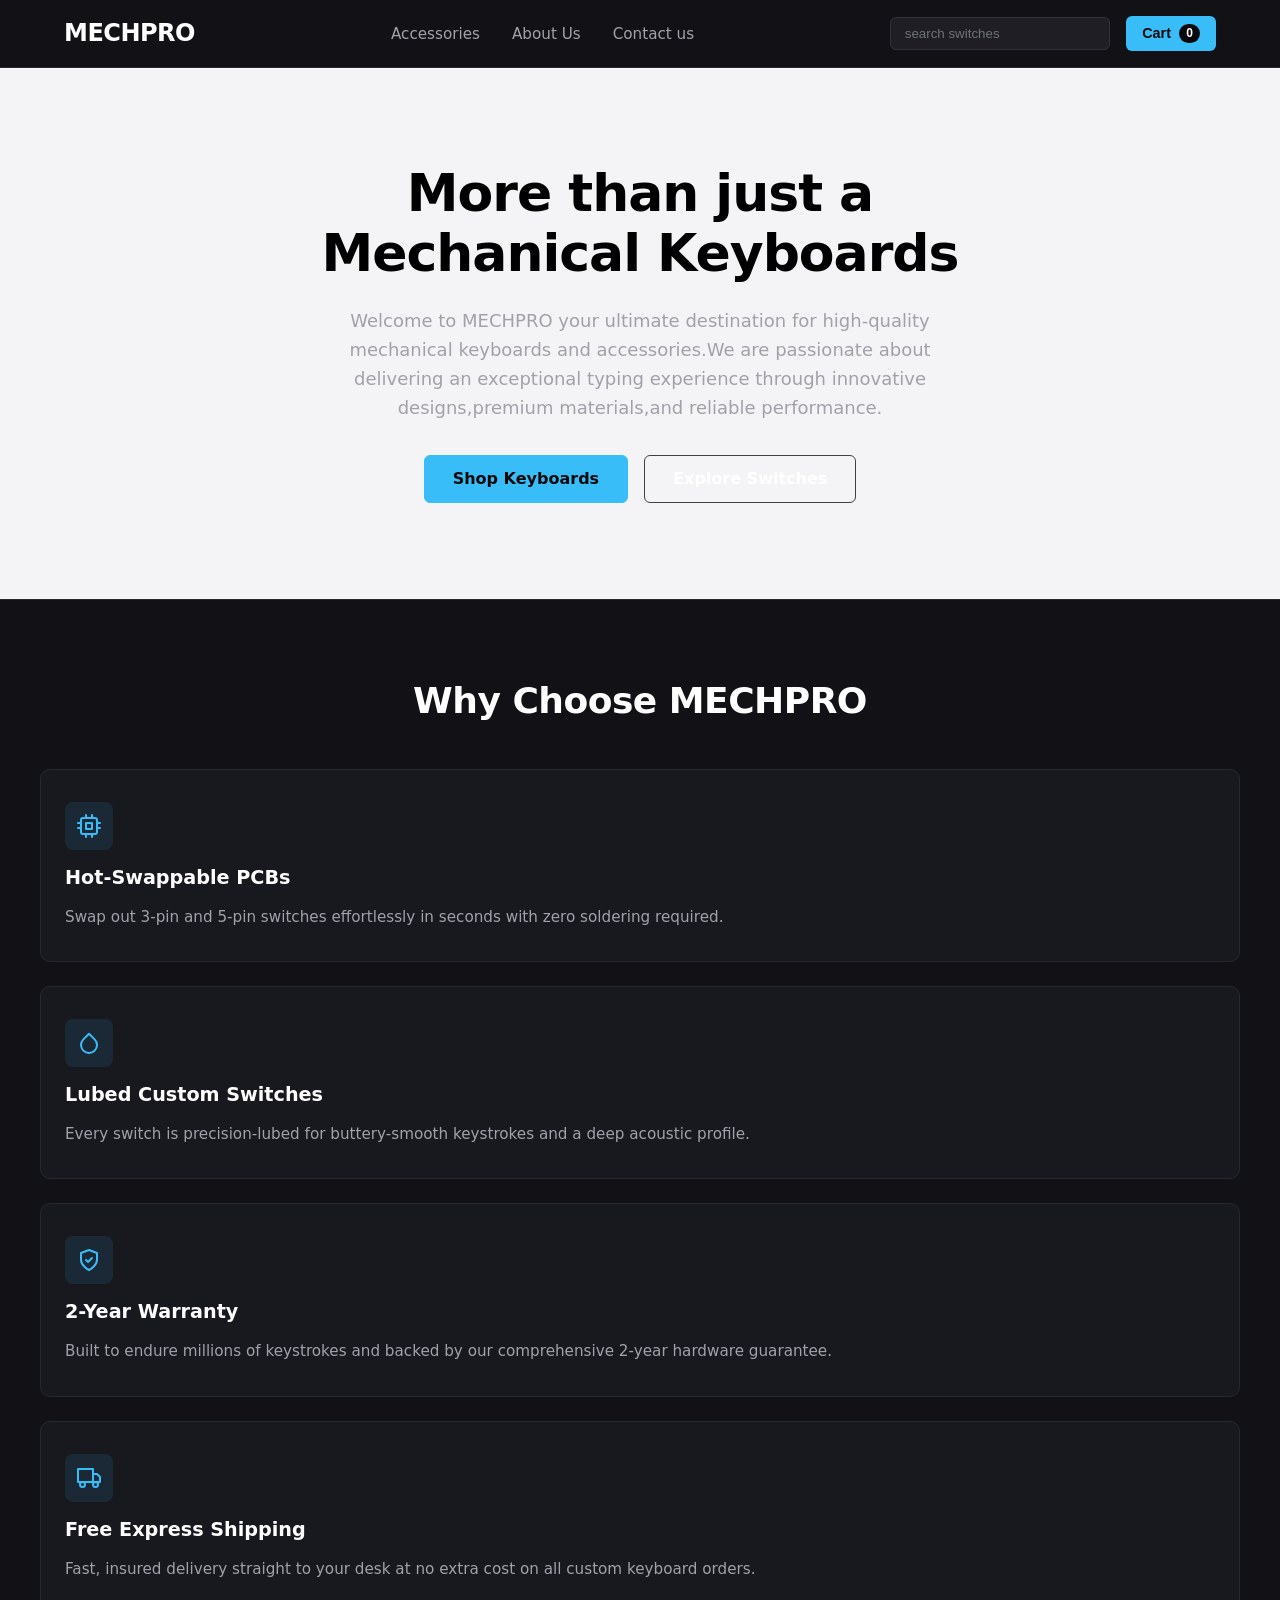
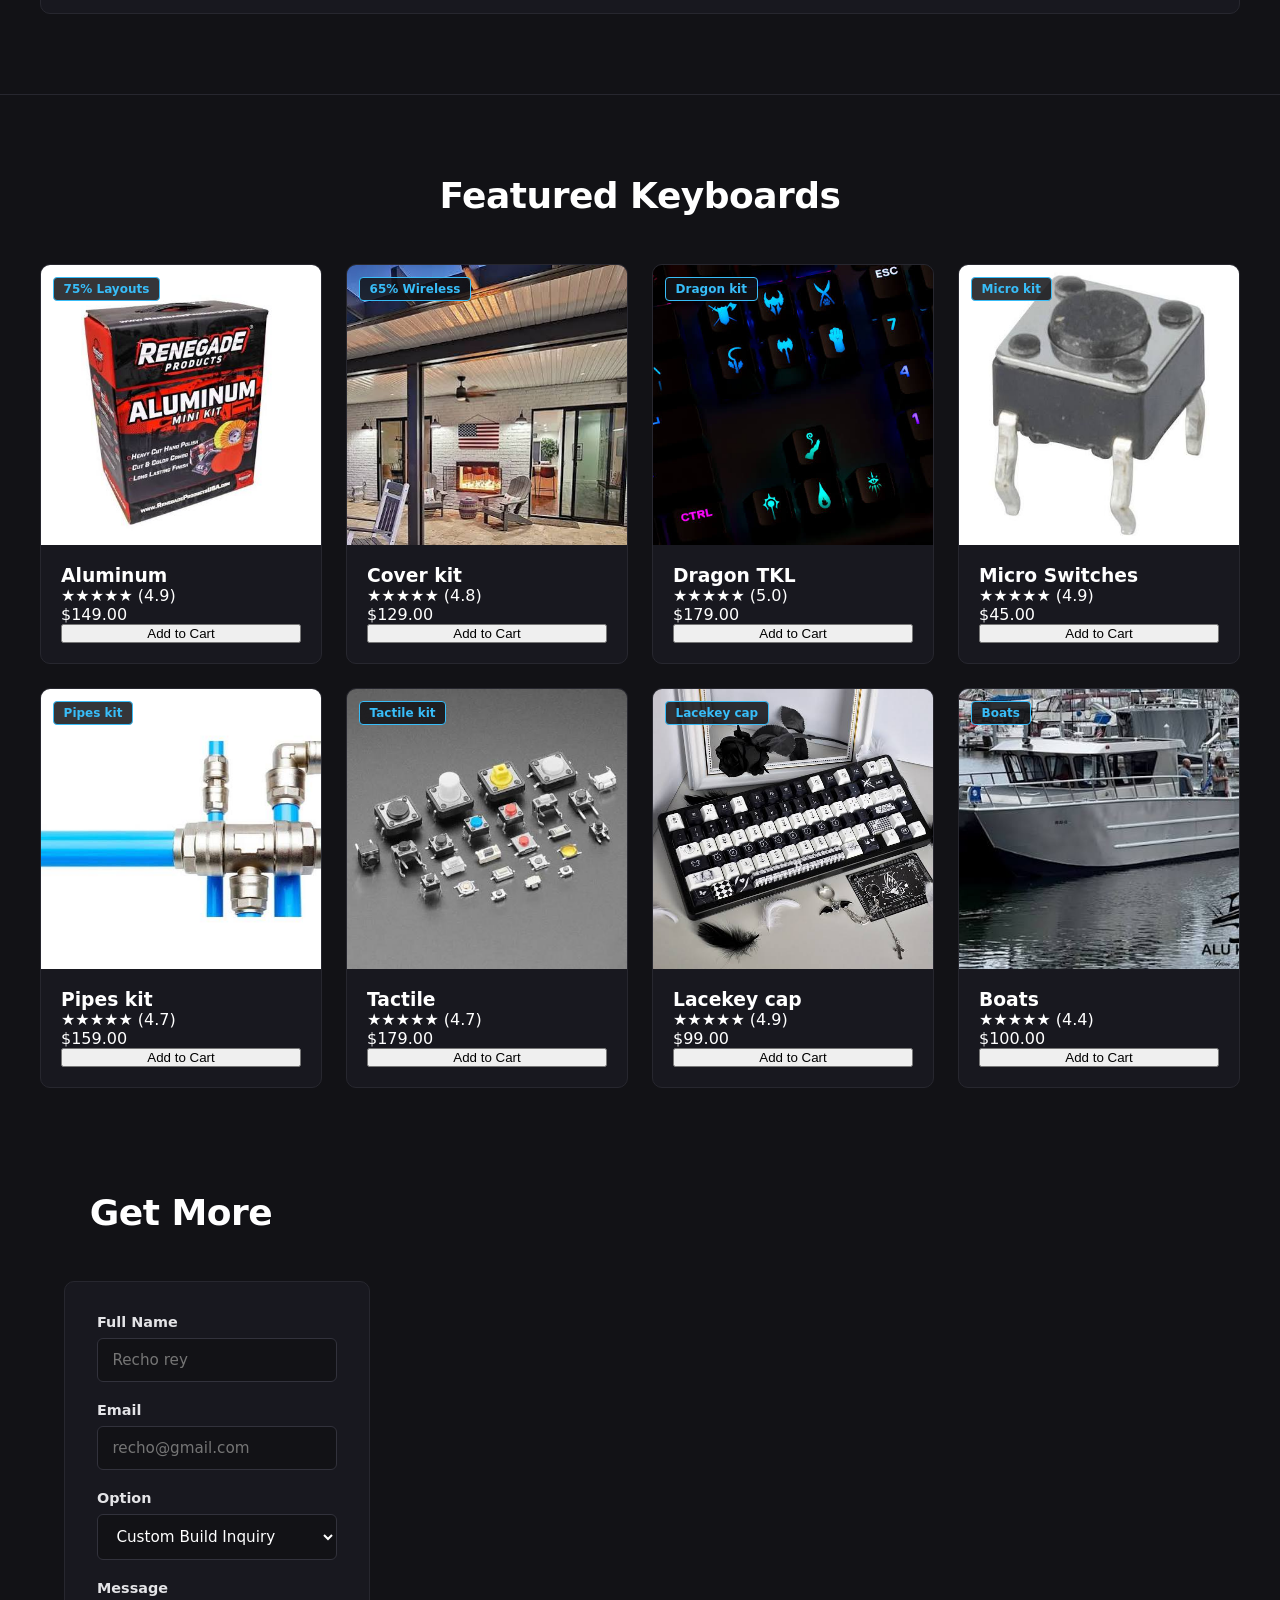
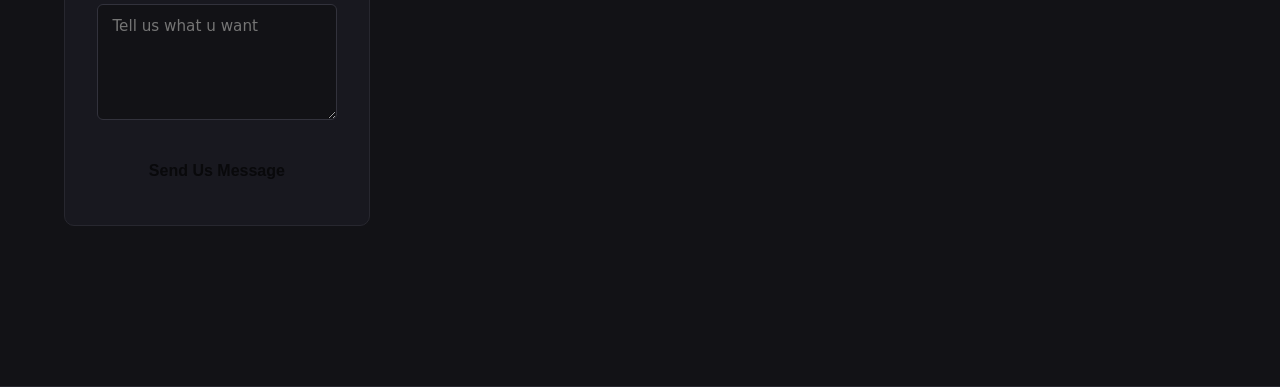
==== Ecommerce-landing/Index.html @ 1936d6c0 "its has changed" ====
<!DOCTYPE html>
<html lang="en">
<head>
    <meta charset="UTF-8">
    <meta name="viewport" content="width=device-width, initial-scale=1.0">
    <title>Mechanical Keyboards</title>
    <link rel="stylesheet" href="Style.css">
</head>
<body>
    <header class="site-header">
        <nav class="navbar" aria-label="Main Navigation">
            <a href="#" class="brand-logo">MECHPRO</a>
            <ul class="nav-links">
                <li><a href="Accessories">Accessories</a></li>
                <li><a href="Aboutus">About Us</a></li>
                <li><a href="contact">Contact us</a></li>
            </ul>
            <div class="nav-actions">
                <input
                type="search"
                class="search-input"
                placeholder="search switches"
                aria-label="search switches">
                <button type="button" class="cart-btn">
                    Cart<span class="cart-count">0</span>
                </button>
            </div>
        </nav>
    </header>
    <main>
        <section class="hero">
            <div class="hero-content">
                <h1>More than just a Mechanical Keyboards </h1>
                <p>Welcome to MECHPRO your ultimate destination for high-quality mechanical keyboards and accessories.We are passionate about delivering an exceptional typing experience through innovative designs,premium materials,and reliable performance.</p>
                <div class="hero-buttons">
                    <a href="shop" class="btn btn-primary">Shop Keyboards</a>
                    <a href="features" class="btn btn-secondary">Explore Switches</a>
                </div>
            </div>
        </section>
       <section class="features" id="features">
  <div class="features-container">
    <h2>Why Choose MECHPRO</h2>

    <div class="features-grid">
      <article class="feature-card">
        <div class="feature-icon">
          <svg xmlns="http://w3.org" width="24" height="24" viewBox="0 0 24 24" fill="none" stroke="currentColor" stroke-width="2" stroke-linecap="round" stroke-linejoin="round" aria-hidden="true">
            <rect x="4" y="4" width="16" height="16" rx="2"></rect>
            <rect x="9" y="9" width="6" height="6"></rect>
            <path d="M9 1v3"></path>
            <path d="M15 1v3"></path>
            <path d="M9 20v3"></path>
            <path d="M15 20v3"></path>
            <path d="M20 9h3"></path>
            <path d="M20 14h3"></path>
            <path d="M1 9h3"></path>
            <path d="M1 14h3"></path>
          </svg>
        </div>
        <h3>Hot-Swappable PCBs</h3>
        <p>Swap out 3-pin and 5-pin switches effortlessly in seconds with zero soldering required.</p>
      </article>

      
      <article class="feature-card">
        <div class="feature-icon">
          <svg xmlns="http://w3.org" width="24" height="24" viewBox="0 0 24 24" fill="none" stroke="currentColor" stroke-width="2" stroke-linecap="round" stroke-linejoin="round" aria-hidden="true">
            <path d="M12 2.69l5.66 5.66a8 8 0 1 1-11.31 0z"></path>
          </svg>
        </div>
        <h3>Lubed Custom Switches</h3>
        <p>Every switch is precision-lubed for buttery-smooth keystrokes and a deep acoustic profile.</p>
      </article>

    
      <article class="feature-card">
        <div class="feature-icon">
          <svg xmlns="http://w3.org" width="24" height="24" viewBox="0 0 24 24" fill="none" stroke="currentColor" stroke-width="2" stroke-linecap="round" stroke-linejoin="round" aria-hidden="true">
            <path d="M12 22s8-4 8-10V5l-8-3-8 3v7c0 6 8 10 8 10z"></path>
            <path d="m9 12 2 2 4-4"></path>
          </svg>
        </div>
        <h3>2-Year Warranty</h3>
        <p>Built to endure millions of keystrokes and backed by our comprehensive 2-year hardware guarantee.</p>
      </article>

      
      <article class="feature-card">
        <div class="feature-icon">
          <svg xmlns="http://w3.org" width="24" height="24" viewBox="0 0 24 24" fill="none" stroke="currentColor" stroke-width="2" stroke-linecap="round" stroke-linejoin="round" aria-hidden="true">
            <rect x="1" y="3" width="15" height="13"></rect>
            <polygon points="16 8 20 8 23 11 23 16 16 16 16 8"></polygon>
            <circle cx="5.5" cy="18.5" r="2.5"></circle>
            <circle cx="18.5" cy="18.5" r="2.5"></circle>
          </svg>
        </div>
        <h3>Free Express Shipping</h3>
        <p>Fast, insured delivery straight to your desk at no extra cost on all custom keyboard orders.</p>
      </article>
    </div>
  </div>
</section>
<section class="shop" id="shop">
    <div class="shop-container">
        <h2>Featured Keyboards</h2>
        <div class="products-grid">
            <article class="product-card">
                <div class="product-image">
                    <img src="images/aluminumkit.jpg" alt="wireless aluminium">
                    <span class="badge">75% Layouts</span>
                </div>
                 <div class="product-info">
          <h3>Aluminum</h3>
          <p class="rating">★★★★★ (4.9)</p>
          <p class="price">$149.00</p>
          <button type="button" class="btn-cart">Add to Cart</button>
        </div>
            </article>
    

            <article class="product-card">
                <div class="product-image">
                    <img src="images/covers.jpg" alt="wireless aluminium">
                    <span class="badge">65% Wireless</span>
                </div>
                 <div class="product-info">
          <h3>Cover kit</h3>
          <p class="rating">★★★★★ (4.8)</p>
          <p class="price">$129.00</p>
          <button type="button" class="btn-cart">Add to Cart</button>
        </div>
            </article>
   

            <article class="product-card">
                <div class="product-image">
                    <img src="images/dragons.jpg" alt="wireless aluminium">
                    <span class="badge">Dragon kit</span>
                </div>
                 <div class="product-info">
          <h3>Dragon TKL</h3>
          <p class="rating">★★★★★ (5.0)</p>
          <p class="price">$179.00</p>
          <button type="button" class="btn-cart">Add to Cart</button>
        </div>
            </article>
     

            <article class="product-card">
                <div class="product-image">
                    <img src="images/micro.jpg" alt="wireless aluminium">
                    <span class="badge">Micro kit</span>
                </div>
                 <div class="product-info">
          <h3>Micro Switches</h3>
          <p class="rating">★★★★★ (4.9)</p>
          <p class="price">$45.00</p>
          <button type="button" class="btn-cart">Add to Cart</button>
        </div>
            </article>
     <article class="product-card">
        <div class="product-image">
          <img src="images/pipes.jpg" alt="Pre-lubed tactile mechanical keyboard switches">
          <span class="badge">Pipes kit</span>
        </div>
        <div class="product-info">
          <h3>Pipes kit</h3>
          <p class="rating">★★★★★ (4.7)</p>
          <p class="price">$159.00</p>
          <button type="button" class="btn-cart">Add to Cart</button>
        </div>
      </article>
          <article class="product-card">
        <div class="product-image">
          <img src="images/tactile.jpg" alt="Pre-lubed tactile mechanical keyboard switches">
          <span class="badge">Tactile kit</span>
        </div>
        <div class="product-info">
          <h3>Tactile</h3>
          <p class="rating">★★★★★ (4.7)</p>
          <p class="price">$179.00</p>
          <button type="button" class="btn-cart">Add to Cart</button>
        </div>
      </article>
          <article class="product-card">
        <div class="product-image">
          <img src="images/lacekeycap.jpg" alt="Pre-lubed tactile mechanical keyboard switches">
          <span class="badge">Lacekey cap</span>
        </div>
        <div class="product-info">
          <h3>Lacekey cap</h3>
          <p class="rating">★★★★★ (4.9)</p>
          <p class="price">$99.00</p>
          <button type="button" class="btn-cart">Add to Cart</button>
        </div>
      </article>
         <article class="product-card">
        <div class="product-image">
          <img src="images/Boats.jpg" alt="Pre-lubed tactile mechanical keyboard switches">
          <span class="badge">Boats</span>
        </div>
        <div class="product-info">
          <h3>Boats</h3>
          <p class="rating">★★★★★ (4.4)</p>
          <p class="price">$100.00</p>
          <button type="button" class="btn-cart">Add to Cart</button>
        </div>
      </article>
      <section class="contact" id="contact">
        <div class="contact-container">
            <h2>Get More</h2>
            <div class="contact-wrapper">
                <form class="contact-form" action="#" method="POST">
                    <div class="form-group">
                        <label for="fullname">Full Name</label>
                        <input type="text" id="fullname" name="fullname"
                        placeholder="Recho rey" required>
                    </div>
                      <div class="form-group">
          <label for="email">Email</label>
          <input 
            type="email" 
            id="email" 
            name="email" 
            placeholder="recho@gmail.com" 
            required
          ></div>
             <div class="form-group">
          <label for="option">Option</label>
          <select id="subject" name="subject">
            <option value="custom-build">Custom Build Inquiry</option>
            <option value="order-support">Order Support</option>
            <option value="switch-advice">Switch Recommendation</option>
            <option value="warranty">Warranty & Returns</option>
          </select>
        </div>
        <div class="form-group">
            <label for="message">Message</label>
            <textarea
            id="message"
            name="message"
            rows="5"
            placeholder="Tell us what u want" required></textarea>
        </div>
        <button type="submit" class="btn-submit">Send Us Message</button>
                </form>
            </div>
        </div>
      </section>


                
                           
                    
                    
                </div>
            </div>

        </section>
    </main>
    
</body>
</html>
---- Ecommerce-landing/Style.css ----
*{
    box-sizing: border-box;
    margin: 0;
    padding: 0;
}
body{
    font-family: system-ui, -apple-system, BlinkMacSystemFont, 'Segoe UI', Roboto, Oxygen, Ubuntu, Cantarell, 'Open Sans', 'Helvetica Neue', sans-serif;
    background-color: #f4f4f6;
}
.site-header{
    background-color: #121216;
    color: #ffffff;
    border-bottom: 1px solid #27272f;
    position: sticky;
    top: 0;
    z-index: 1000;
}
.navbar{
    max-width: 1200px;
    margin: 0 auto;
    padding: 1rem 1.5rem;
    display: flex;
    align-items: center;
    justify-content: space-between;
    gap: 1.5rem;
}
.brand-logo{
    font-size: 1.5rem;
    font-weight: 800;
    color: #ffffff;
    text-decoration: none;
    letter-spacing: -0.5px;
}
.brand-logo:hover{
    color: #38bdf8;
}
.nav-links{
    list-style: none;
    display: flex;
    gap: 2rem;
}
.nav-links a{
    color: #a1a1aa;
    text-decoration: none;
    font-size: 0.95rem;
    font-weight: 500;
    transition: color 0.2s ease;
}
.nav-links a:hover{
    color: #ffffff;
}
.nav-actions{
    display: flex;
    align-items: center;
    gap: 1rem;
}
.search-input{
    background-color: #1e1e24;
    border: 1px solid #32323c;
    border-radius: 6px;
    padding: 0.5rem 0.85rem;
    width: 220px;
    outline: none;
    transition: border-color 0.2s ease,width 0.2s ease;

}
.search-input::placeholder{
    color: #71717a;
}
.search-input:focus{
    border-color: #38bdf8;
    width: 250px;
}
.cart-btn {
  background-color: #38bdf8;
  color: #09090b;
  border: none;
  border-radius: 6px;
  padding: 0.5rem 1rem;
  font-size: 0.9rem;
  font-weight: 600;
  cursor: pointer;
  display: flex;
  align-items: center;
  gap: 0.5rem;
  transition: background-color 0.2s ease;
}
.cart-btn:hover{
    background-color: #7dd3fc;
}
.cart-count{
    background-color: #09090b;
    color: #ffffff;
    font-size: 0.75rem;
    font-weight: 700;
    padding: 0.15rem 0.45rem;
    border-radius: 999px;
}
.hero{
    background: radial-gradient(circle at top center, #1e293b 0% #121216 70%);
    color: #ffffff;
    padding: 6rem 1.5rem;
    text-align: center;
    border-bottom: 1px solid #27272f;
}
.hero-content{
    max-width: 760px;
    margin: 0 auto;
    display: flex;
    flex-direction: column;
    align-items: center;
    gap: 1.5rem;
}
.hero h1{
    font-size: 3.25rem;
    font-weight: 800;
    line-height: 1.15;
    letter-spacing: -1px;
    color: black;
}
.hero p{
    font-size: 1.125rem;
    line-height: 1.6;
    color: #a1a1aa;
    max-width: 600px;
}
.hero-buttons {
  display: flex;
  gap: 1rem;
  margin-top: 0.5rem;
  flex-wrap: wrap;
  justify-content: center;
}
.btn {
  display: inline-block;
  padding: 0.85rem 1.75rem;
  border-radius: 6px;
  font-size: 1rem;
  font-weight: 600;
  text-decoration: none;
  transition: transform 0.15s ease, background-color 0.2s ease, border-color 0.2s ease;
}
.btn:active {
  transform: scale(0.98);
}
.btn-primary{
    background-color: #38bdf8;
    color: #09090b;
    border: 1px solid #38bdf8;
}
.btn-primary:hover {
  background-color: transparent;
  border-color: #7dd3fc;
}
.btn-secondary{
    background-color: transparent;
    color: #ffffff;
    border: 1px solid #3f3f46;
}
.btn-secondary:hover {
  background-color: #1e1e24;
  border-color: #71717a;
}
.features{
    background-color: #121216;
    color: #ffffff;
    padding: 5rem 1.5rem;
    border-bottom: 1px solid #27272f;
}
.features-container{
    max-width: 1200px;
    margin: 0 auto;
}
.features h2{
    font-size: 2.25rem;
    font-weight: 800;
    text-align: center;
    margin-bottom: 3rem;
    letter-spacing: -0.5px;
    color: #ffffff;
}
.features-grid{
    display: grid;
    grid-template-columns: repeat(auto-fit.minmax(250px,1fr));
    gap:1.5rem;
}
.feature-card {
  background-color: #18181f;
  border: 1px solid #27272f;
  border-radius: 10px;
  padding: 2rem 1.5rem;
  display: flex;
  flex-direction: column;
  align-items: flex-start;
  gap: 1rem;
  transition: transform 0.2s ease, border-color 0.2s ease;
}
.feature-card:hover{
    transform: translate(-4px);
    border-color: #38bdf8;
}
.feature-icon {
  background-color: rgba(56, 189, 248, 0.1);
  color: #38bdf8;
  width: 48px;
  height: 48px;
  border-radius: 8px;
  display: flex;
  align-items: center;
  justify-content: center;
}
.feature-card h3 {
  font-size: 1.2rem;
  font-weight: 700;
  color: #ffffff;
}
.feature-card p {
  font-size: 0.95rem;
  line-height: 1.6;
  color: #a1a1aa;
}
.shop{
    background-color: #121216;
    color: #ffffff;
    padding: 5rem 1.5rem;
    border-bottom: 1px solid #27272f;
}
.shop-container{
    max-width: 1200px;
    margin: 0 auto;
}
.shop h2{
    font-size: 2.25rem;
    font-weight: 800;
    text-align: center;
    margin-bottom: 3rem;
    letter-spacing: -0.5px;
}
.products-grid{
    display: grid;
    grid-template-columns: repeat(auto-fit,minmax(260px,1fr));
    gap:1.5rem;
}
.product-card {
  background-color: #18181f;
  border: 1px solid #27272f;
  border-radius: 10px;
  overflow: hidden;
  display: flex;
  flex-direction: column;
  transition: transform 0.2s ease, border-color 0.2s ease;
}

.product-card:hover {
  transform: translateY(-4px);
  border-color: #38bdf8;
}
.product-image{
    position: relative;
    width: 100%;
    height: 200%;
    background-color: #202028;
}
.product-image img{
    width: 100%;
    height: 100%;
    object-fit: cover;
    display: block;
}
.badge {
  position: absolute;
  top: 0.75rem;
  left: 0.75rem;
  background-color: rgba(18, 18, 22, 0.85);
  color: #38bdf8;
  border: 1px solid #38bdf8;
  font-size: 0.75rem;
  font-weight: 600;
  padding: 0.25rem 0.6rem;
  border-radius: 4px;
}
.product-info{
    padding: 1.25rem;
    display: flex;
    flex-direction: column;
    flex-grow: 1;
}
.contact{
    background-color: #121216;
    color: #ffffff;
    padding: 5rem 1.5rem;
}
.contact-container{
    max-width: 1100px;
    margin: 0 auto;
}
.contact h2{
    font-size: 2.25rem;
    font-weight: 800;
    text-align: center;
    margin-bottom: 3rem;
    letter-spacing: -0.5px;
}
.contact-wrapper{
    display: grid;
    grid-template-columns: 1.4fr 1fr;
    gap;2.5rem;
    align-items=:start
}
.contact-form {
  background-color: #18181f;
  border: 1px solid #27272f;
  border-radius: 10px;
  padding: 2rem;
  display: flex;
  flex-direction: column;
  gap: 1.25rem;
}
.form-group {
  display: flex;
  flex-direction: column;
  gap: 0.5rem;
}
.form-group label {
  font-size: 0.9rem;
  font-weight: 600;
  color: #e4e4e7;
}
.form-group input,
.form-group select,
.form-group textarea {
  background-color: #121216;
  border: 1px solid #32323c;
  border-radius: 6px;
  padding: 0.75rem 0.9rem;
  color: #ffffff;
  font-family: inherit;
  font-size: 0.95rem;
  outline: none;
  transition: border-color 0.2s ease;
}
.btn-submit {
  background-color: transparent;
  color: #09090b;
  border: none;
  border-radius: 6px;
  padding: 0.85rem 1.5rem;
  font-size: 1rem;
  font-weight: 700;
  cursor: pointer;
  margin-top: 0.5rem;
  transition: background-color 0.2s ease;
}
.btn-submit:hover {
  background-color:blue;
}
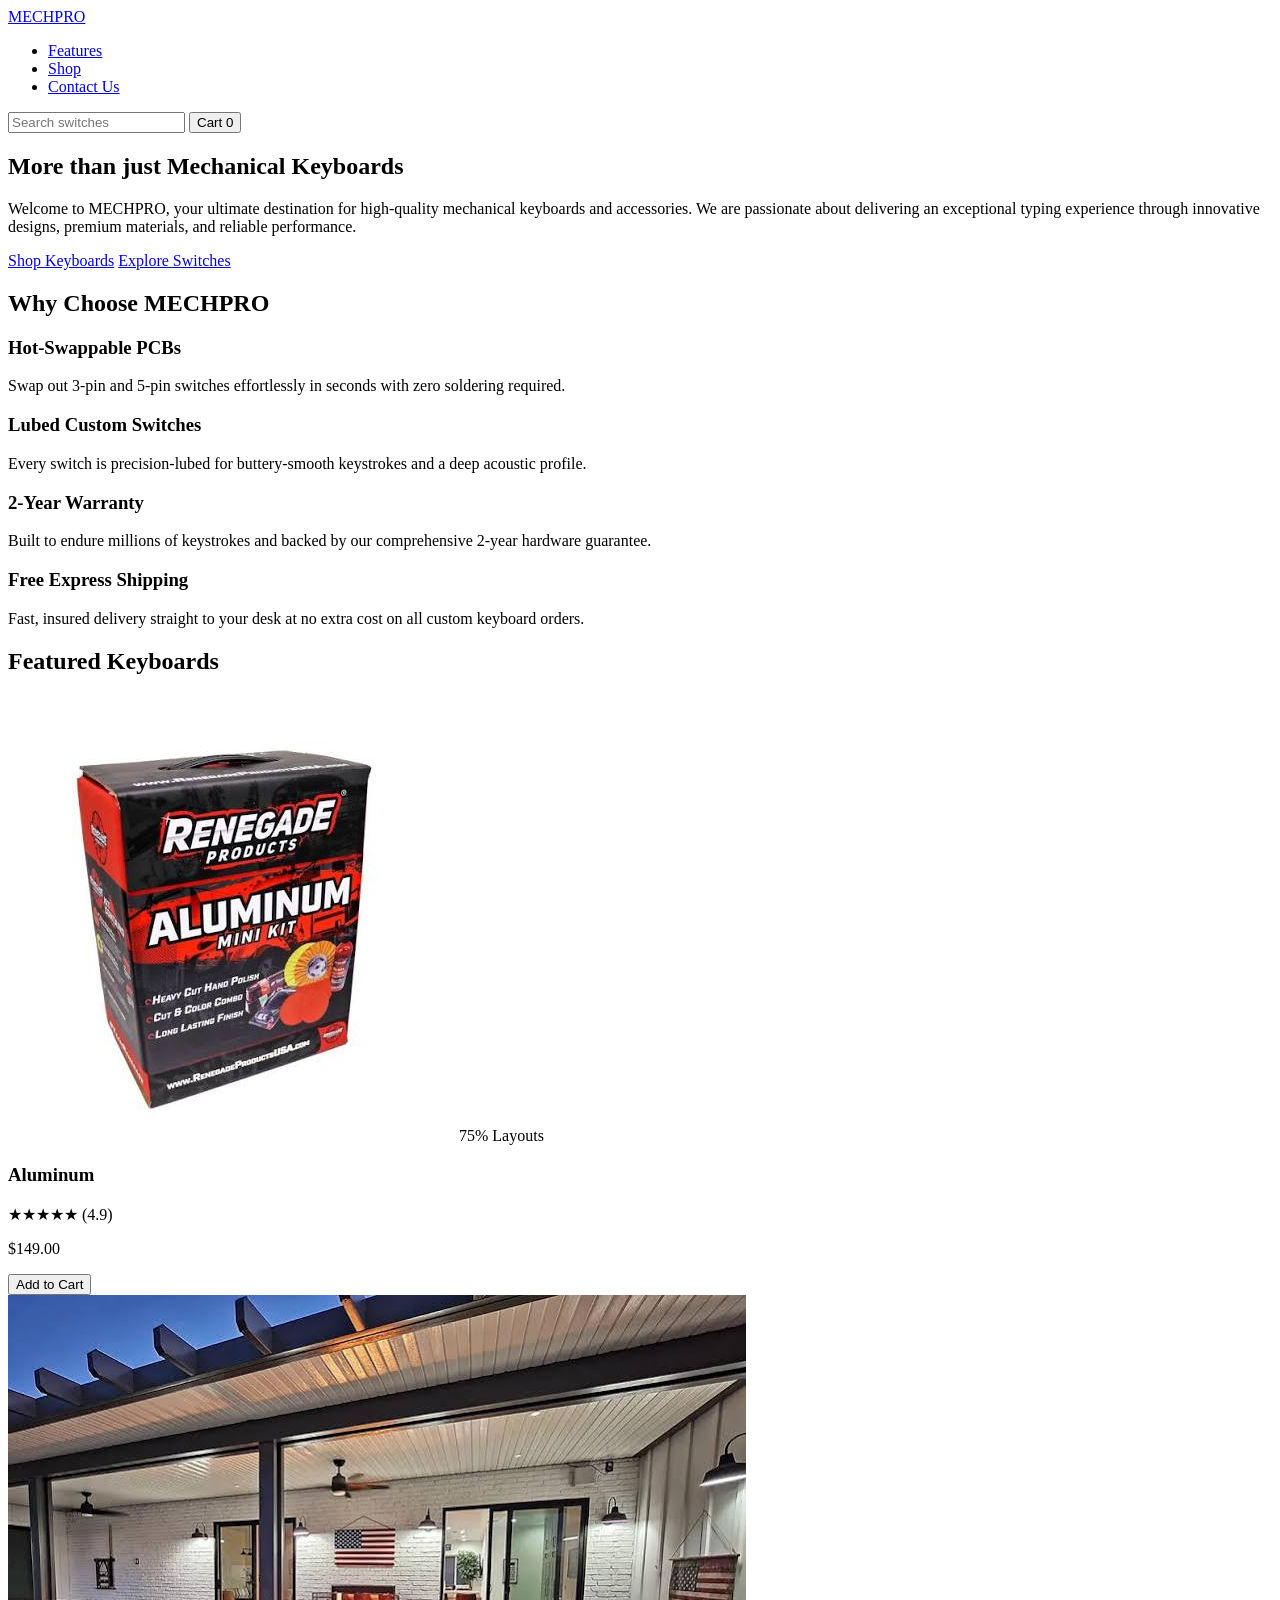
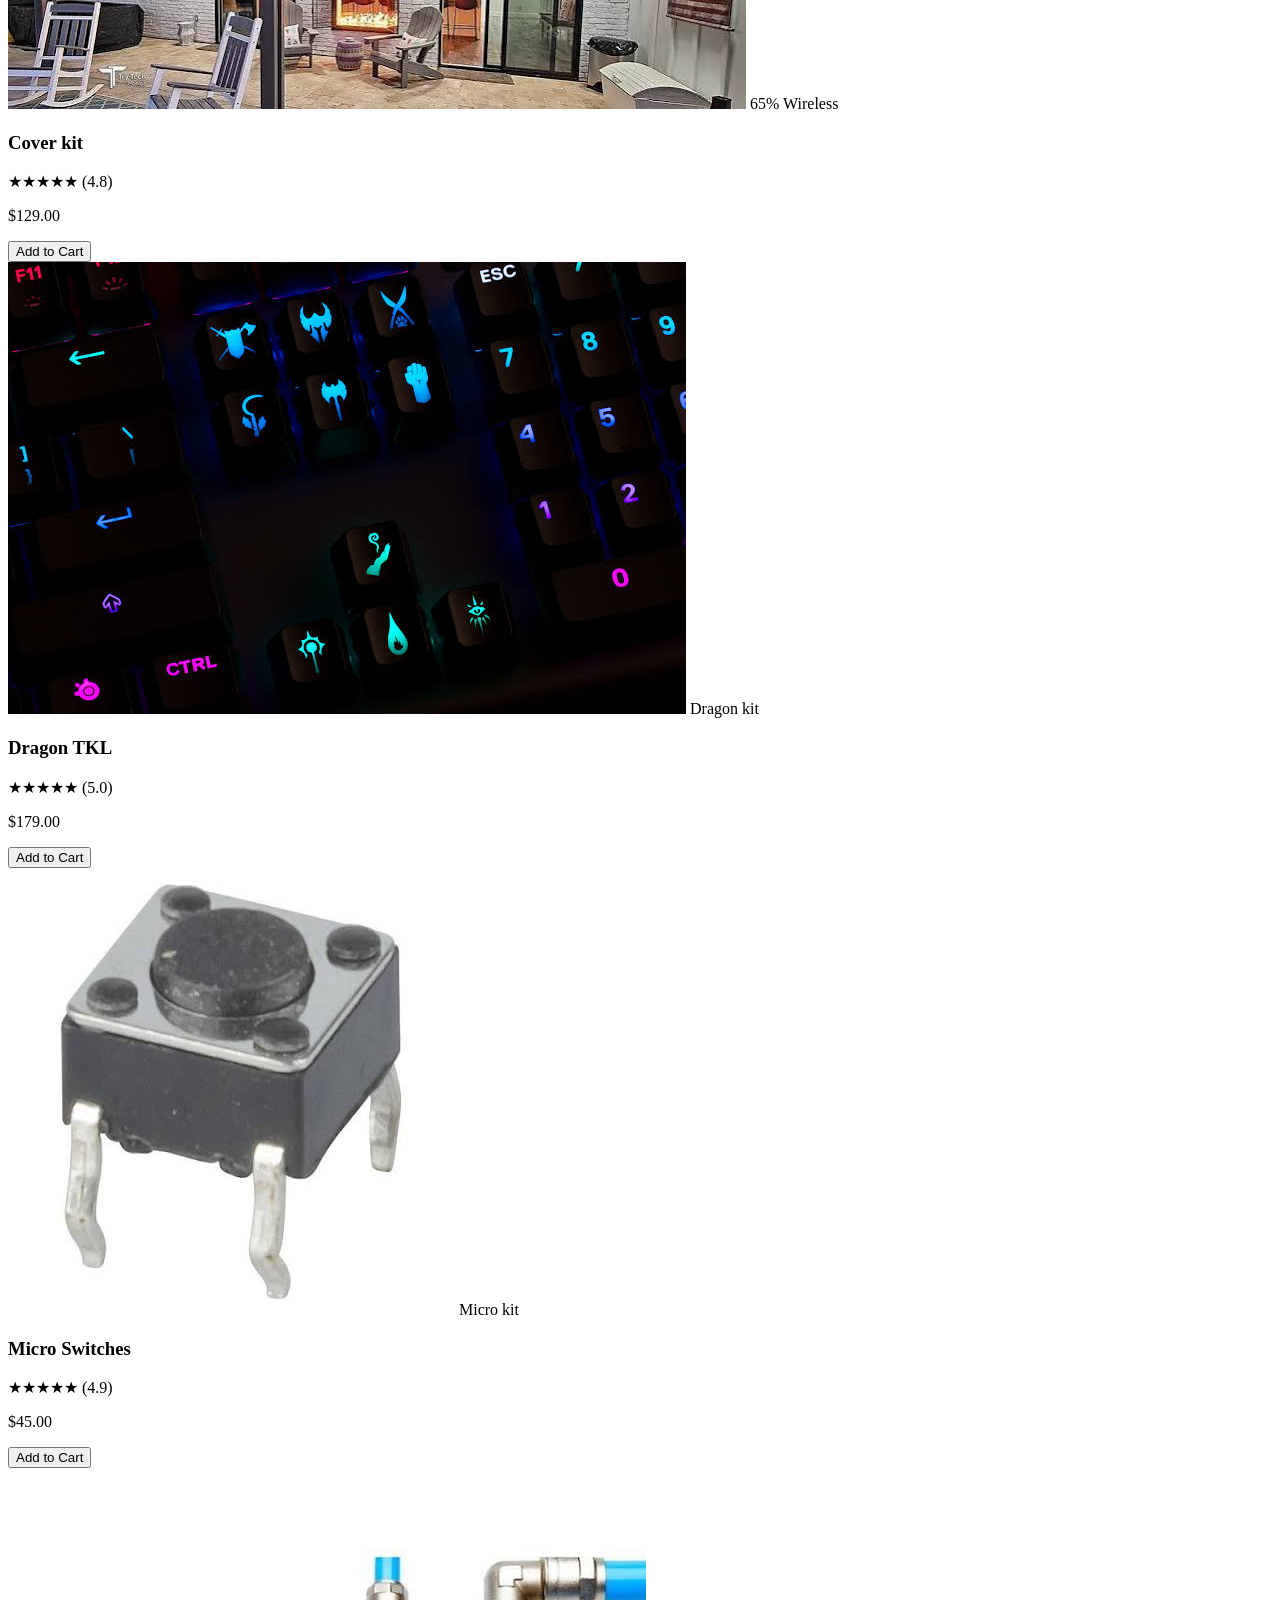
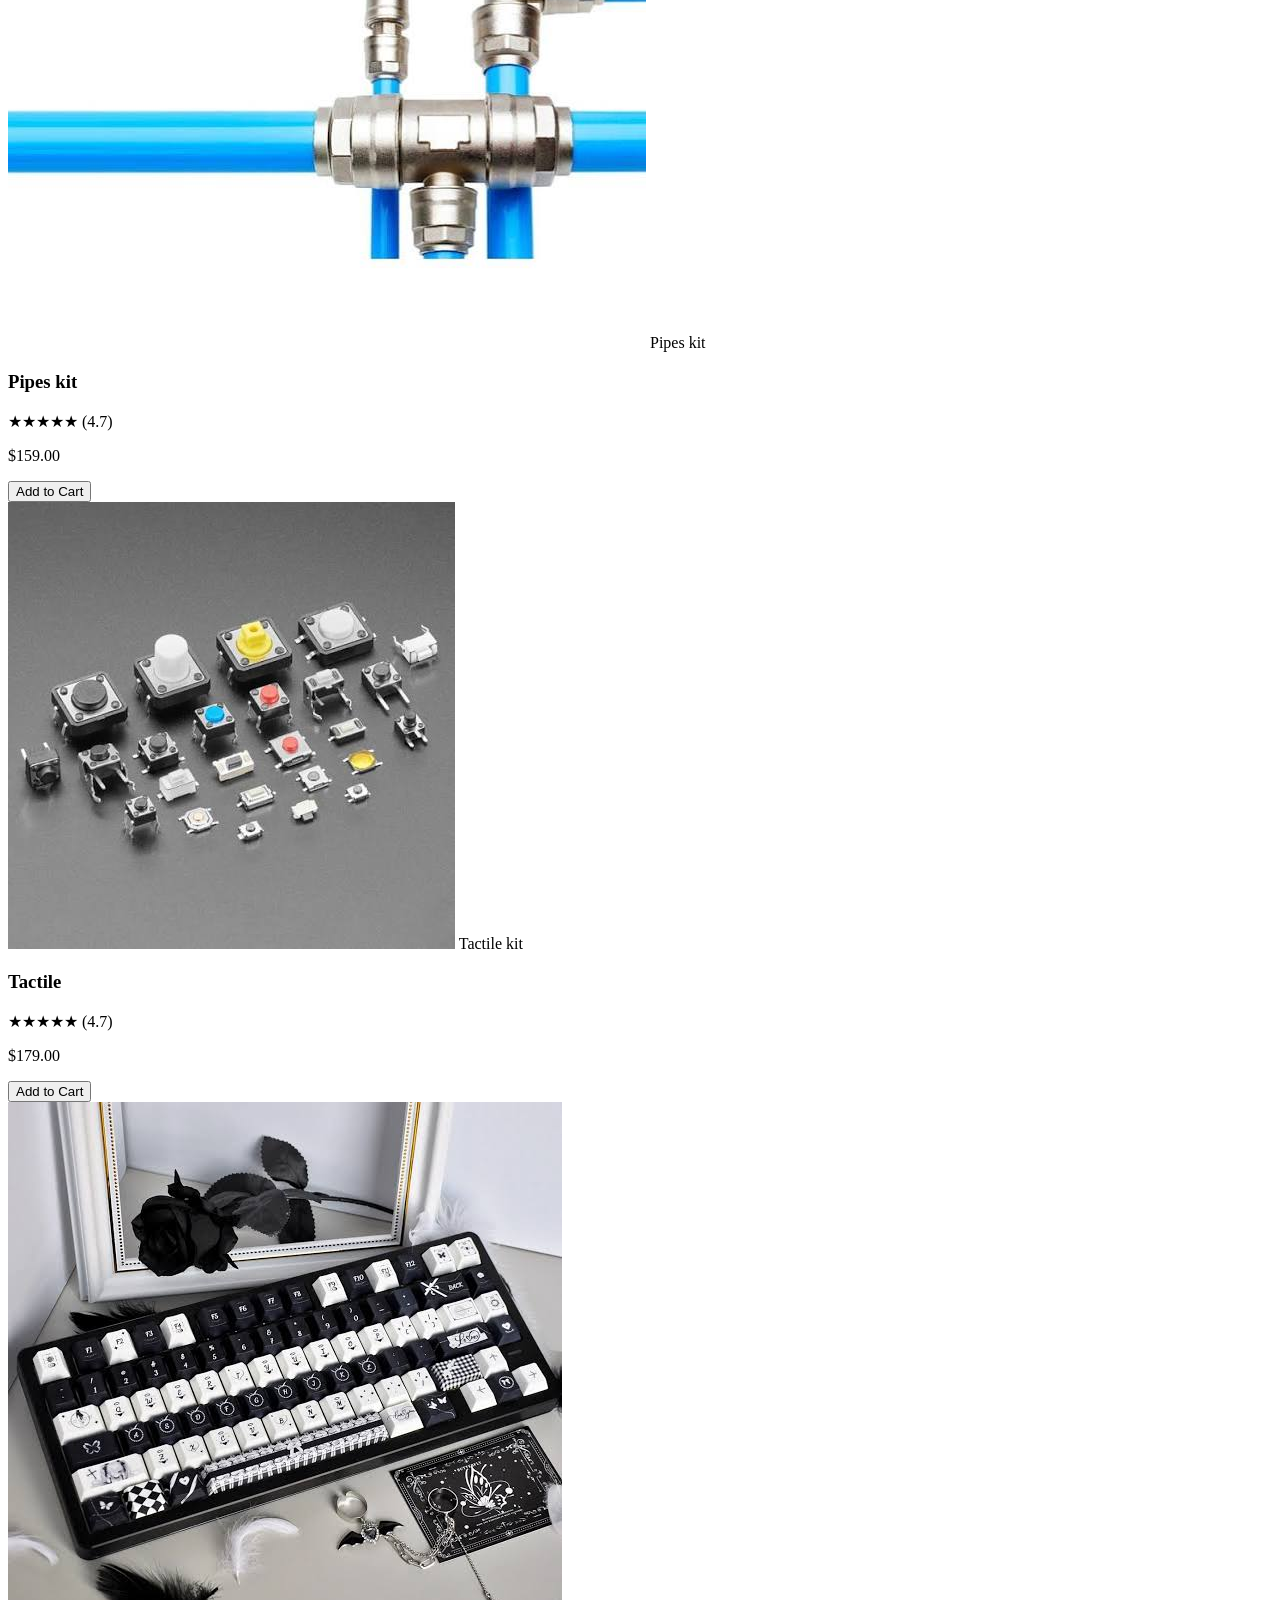
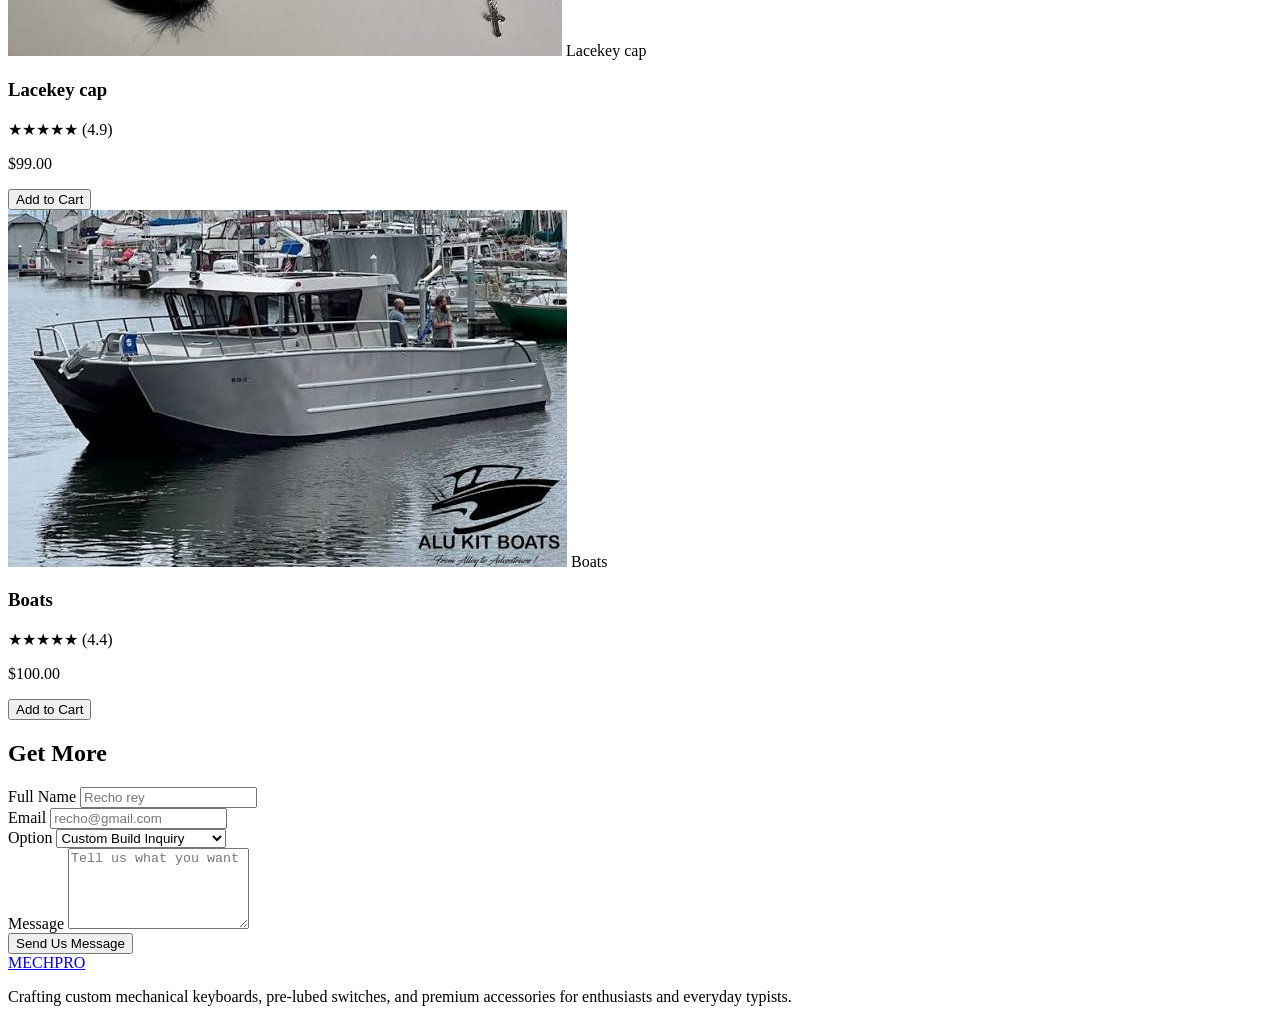
==== commit 7f341367: "my new code" ====
--- a/Ecommerce-landing/Index.html
+++ b/Ecommerce-landing/Index.html
@@ -1,264 +1,224 @@
 <!DOCTYPE html>
 <html lang="en">
 <head>
-    <meta charset="UTF-8">
-    <meta name="viewport" content="width=device-width, initial-scale=1.0">
-    <title>Mechanical Keyboards</title>
-    <link rel="stylesheet" href="Style.css">
+  <meta charset="UTF-8">
+  <meta name="viewport" content="width=device-width, initial-scale=1.0">
+  <title>MECHPRO | Mechanical Keyboards</title>
+  <link rel="stylesheet" href="style.css">
 </head>
 <body>
-    <header class="site-header">
-        <nav class="navbar" aria-label="Main Navigation">
-            <a href="#" class="brand-logo">MECHPRO</a>
-            <ul class="nav-links">
-                <li><a href="Accessories">Accessories</a></li>
-                <li><a href="Aboutus">About Us</a></li>
-                <li><a href="contact">Contact us</a></li>
-            </ul>
-            <div class="nav-actions">
-                <input
-                type="search"
-                class="search-input"
-                placeholder="search switches"
-                aria-label="search switches">
-                <button type="button" class="cart-btn">
-                    Cart<span class="cart-count">0</span>
-                </button>
-            </div>
-        </nav>
-    </header>
-    <main>
-        <section class="hero">
-            <div class="hero-content">
-                <h1>More than just a Mechanical Keyboards </h1>
-                <p>Welcome to MECHPRO your ultimate destination for high-quality mechanical keyboards and accessories.We are passionate about delivering an exceptional typing experience through innovative designs,premium materials,and reliable performance.</p>
-                <div class="hero-buttons">
-                    <a href="shop" class="btn btn-primary">Shop Keyboards</a>
-                    <a href="features" class="btn btn-secondary">Explore Switches</a>
-                </div>
-            </div>
-        </section>
-       <section class="features" id="features">
-  <div class="features-container">
-    <h2>Why Choose MECHPRO</h2>
-
-    <div class="features-grid">
-      <article class="feature-card">
-        <div class="feature-icon">
-          <svg xmlns="http://w3.org" width="24" height="24" viewBox="0 0 24 24" fill="none" stroke="currentColor" stroke-width="2" stroke-linecap="round" stroke-linejoin="round" aria-hidden="true">
-            <rect x="4" y="4" width="16" height="16" rx="2"></rect>
-            <rect x="9" y="9" width="6" height="6"></rect>
-            <path d="M9 1v3"></path>
-            <path d="M15 1v3"></path>
-            <path d="M9 20v3"></path>
-            <path d="M15 20v3"></path>
-            <path d="M20 9h3"></path>
-            <path d="M20 14h3"></path>
-            <path d="M1 9h3"></path>
-            <path d="M1 14h3"></path>
-          </svg>
-        </div>
-        <h3>Hot-Swappable PCBs</h3>
-        <p>Swap out 3-pin and 5-pin switches effortlessly in seconds with zero soldering required.</p>
-      </article>
-
-      
-      <article class="feature-card">
-        <div class="feature-icon">
-          <svg xmlns="http://w3.org" width="24" height="24" viewBox="0 0 24 24" fill="none" stroke="currentColor" stroke-width="2" stroke-linecap="round" stroke-linejoin="round" aria-hidden="true">
-            <path d="M12 2.69l5.66 5.66a8 8 0 1 1-11.31 0z"></path>
-          </svg>
-        </div>
-        <h3>Lubed Custom Switches</h3>
-        <p>Every switch is precision-lubed for buttery-smooth keystrokes and a deep acoustic profile.</p>
-      </article>
-
-    
-      <article class="feature-card">
-        <div class="feature-icon">
-          <svg xmlns="http://w3.org" width="24" height="24" viewBox="0 0 24 24" fill="none" stroke="currentColor" stroke-width="2" stroke-linecap="round" stroke-linejoin="round" aria-hidden="true">
-            <path d="M12 22s8-4 8-10V5l-8-3-8 3v7c0 6 8 10 8 10z"></path>
-            <path d="m9 12 2 2 4-4"></path>
-          </svg>
-        </div>
-        <h3>2-Year Warranty</h3>
-        <p>Built to endure millions of keystrokes and backed by our comprehensive 2-year hardware guarantee.</p>
-      </article>
-
-      
-      <article class="feature-card">
-        <div class="feature-icon">
-          <svg xmlns="http://w3.org" width="24" height="24" viewBox="0 0 24 24" fill="none" stroke="currentColor" stroke-width="2" stroke-linecap="round" stroke-linejoin="round" aria-hidden="true">
-            <rect x="1" y="3" width="15" height="13"></rect>
-            <polygon points="16 8 20 8 23 11 23 16 16 16 16 8"></polygon>
-            <circle cx="5.5" cy="18.5" r="2.5"></circle>
-            <circle cx="18.5" cy="18.5" r="2.5"></circle>
-          </svg>
-        </div>
-        <h3>Free Express Shipping</h3>
-        <p>Fast, insured delivery straight to your desk at no extra cost on all custom keyboard orders.</p>
-      </article>
-    </div>
-  </div>
-</section>
-<section class="shop" id="shop">
-    <div class="shop-container">
+  <header class="site-header">
+    <nav class="navbar" aria-label="Main Navigation">
+      <a href="#" class="brand-logo">MECHPRO</a>
+      <ul class="nav-links">
+        <li><a href="#features">Features</a></li>
+        <li><a href="#shop">Shop</a></li>
+        <li><a href="#contact">Contact Us</a></li>
+      </ul>
+      <div class="nav-actions">
+        <input
+          type="search"
+          class="search-input"
+          placeholder="Search switches"
+          aria-label="Search switches">
+        <button type="button" class="cart-btn">
+          Cart <span class="cart-count">0</span>
+        </button>
+      </div>
+    </nav>
+  </header>
+
+  <main>
+    <section class="hero">
+      <div class="hero-content">
+        <h1>More than just Mechanical Keyboards</h1>
+        <p>Welcome to MECHPRO, your ultimate destination for high-quality mechanical keyboards and accessories. We are passionate about delivering an exceptional typing experience through innovative designs, premium materials, and reliable performance.</p>
+        <div class="hero-buttons">
+          <a href="#shop" class="btn btn-primary">Shop Keyboards</a>
+          <a href="#features" class="btn btn-secondary">Explore Switches</a>
+        </div>
+      </div>
+    </section>
+
+    <section class="features" id="features">
+      <div class="features-container">
+        <h2>Why Choose MECHPRO</h2>
+        <div class="features-grid">
+          <article class="feature-card">
+            <h3>Hot-Swappable PCBs</h3>
+            <p>Swap out 3-pin and 5-pin switches effortlessly in seconds with zero soldering required.</p>
+          </article>
+
+          <article class="feature-card">
+            <h3>Lubed Custom Switches</h3>
+            <p>Every switch is precision-lubed for buttery-smooth keystrokes and a deep acoustic profile.</p>
+          </article>
+
+          <article class="feature-card">
+            <h3>2-Year Warranty</h3>
+            <p>Built to endure millions of keystrokes and backed by our comprehensive 2-year hardware guarantee.</p>
+          </article>
+
+          <article class="feature-card">
+            <h3>Free Express Shipping</h3>
+            <p>Fast, insured delivery straight to your desk at no extra cost on all custom keyboard orders.</p>
+          </article>
+        </div>
+      </div>
+    </section>
+
+    <section class="shop" id="shop">
+      <div class="shop-container">
         <h2>Featured Keyboards</h2>
         <div class="products-grid">
-            <article class="product-card">
-                <div class="product-image">
-                    <img src="images/aluminumkit.jpg" alt="wireless aluminium">
-                    <span class="badge">75% Layouts</span>
-                </div>
-                 <div class="product-info">
-          <h3>Aluminum</h3>
-          <p class="rating">★★★★★ (4.9)</p>
-          <p class="price">$149.00</p>
-          <button type="button" class="btn-cart">Add to Cart</button>
-        </div>
-            </article>
-    
-
-            <article class="product-card">
-                <div class="product-image">
-                    <img src="images/covers.jpg" alt="wireless aluminium">
-                    <span class="badge">65% Wireless</span>
-                </div>
-                 <div class="product-info">
-          <h3>Cover kit</h3>
-          <p class="rating">★★★★★ (4.8)</p>
-          <p class="price">$129.00</p>
-          <button type="button" class="btn-cart">Add to Cart</button>
-        </div>
-            </article>
-   
-
-            <article class="product-card">
-                <div class="product-image">
-                    <img src="images/dragons.jpg" alt="wireless aluminium">
-                    <span class="badge">Dragon kit</span>
-                </div>
-                 <div class="product-info">
-          <h3>Dragon TKL</h3>
-          <p class="rating">★★★★★ (5.0)</p>
-          <p class="price">$179.00</p>
-          <button type="button" class="btn-cart">Add to Cart</button>
-        </div>
-            </article>
-     
-
-            <article class="product-card">
-                <div class="product-image">
-                    <img src="images/micro.jpg" alt="wireless aluminium">
-                    <span class="badge">Micro kit</span>
-                </div>
-                 <div class="product-info">
-          <h3>Micro Switches</h3>
-          <p class="rating">★★★★★ (4.9)</p>
-          <p class="price">$45.00</p>
-          <button type="button" class="btn-cart">Add to Cart</button>
-        </div>
-            </article>
-     <article class="product-card">
-        <div class="product-image">
-          <img src="images/pipes.jpg" alt="Pre-lubed tactile mechanical keyboard switches">
-          <span class="badge">Pipes kit</span>
-        </div>
-        <div class="product-info">
-          <h3>Pipes kit</h3>
-          <p class="rating">★★★★★ (4.7)</p>
-          <p class="price">$159.00</p>
-          <button type="button" class="btn-cart">Add to Cart</button>
-        </div>
-      </article>
-          <article class="product-card">
-        <div class="product-image">
-          <img src="images/tactile.jpg" alt="Pre-lubed tactile mechanical keyboard switches">
-          <span class="badge">Tactile kit</span>
-        </div>
-        <div class="product-info">
-          <h3>Tactile</h3>
-          <p class="rating">★★★★★ (4.7)</p>
-          <p class="price">$179.00</p>
-          <button type="button" class="btn-cart">Add to Cart</button>
-        </div>
-      </article>
-          <article class="product-card">
-        <div class="product-image">
-          <img src="images/lacekeycap.jpg" alt="Pre-lubed tactile mechanical keyboard switches">
-          <span class="badge">Lacekey cap</span>
-        </div>
-        <div class="product-info">
-          <h3>Lacekey cap</h3>
-          <p class="rating">★★★★★ (4.9)</p>
-          <p class="price">$99.00</p>
-          <button type="button" class="btn-cart">Add to Cart</button>
-        </div>
-      </article>
-         <article class="product-card">
-        <div class="product-image">
-          <img src="images/Boats.jpg" alt="Pre-lubed tactile mechanical keyboard switches">
-          <span class="badge">Boats</span>
-        </div>
-        <div class="product-info">
-          <h3>Boats</h3>
-          <p class="rating">★★★★★ (4.4)</p>
-          <p class="price">$100.00</p>
-          <button type="button" class="btn-cart">Add to Cart</button>
-        </div>
-      </article>
-      <section class="contact" id="contact">
-        <div class="contact-container">
-            <h2>Get More</h2>
-            <div class="contact-wrapper">
-                <form class="contact-form" action="#" method="POST">
-                    <div class="form-group">
-                        <label for="fullname">Full Name</label>
-                        <input type="text" id="fullname" name="fullname"
-                        placeholder="Recho rey" required>
-                    </div>
-                      <div class="form-group">
-          <label for="email">Email</label>
-          <input 
-            type="email" 
-            id="email" 
-            name="email" 
-            placeholder="recho@gmail.com" 
-            required
-          ></div>
-             <div class="form-group">
-          <label for="option">Option</label>
-          <select id="subject" name="subject">
-            <option value="custom-build">Custom Build Inquiry</option>
-            <option value="order-support">Order Support</option>
-            <option value="switch-advice">Switch Recommendation</option>
-            <option value="warranty">Warranty & Returns</option>
-          </select>
-        </div>
-        <div class="form-group">
-            <label for="message">Message</label>
-            <textarea
-            id="message"
-            name="message"
-            rows="5"
-            placeholder="Tell us what u want" required></textarea>
-        </div>
-        <button type="submit" class="btn-submit">Send Us Message</button>
-                </form>
-            </div>
-        </div>
-      </section>
-
-
-                
-                           
-                    
-                    
-                </div>
-            </div>
-
-        </section>
-    </main>
-    
-</body>
-</html>+          <article class="product-card">
+            <div class="product-image">
+              <img src="images/aluminumkit.jpg" alt="75% Aluminum mechanical keyboard kit">
+              <span class="badge">75% Layouts</span>
+            </div>
+            <div class="product-info">
+              <h3>Aluminum</h3>
+              <p class="rating">★★★★★ (4.9)</p>
+              <p class="price">$149.00</p>
+              <button type="button" class="btn-cart">Add to Cart</button>
+            </div>
+          </article>
+
+          <article class="product-card">
+            <div class="product-image">
+              <img src="images/covers.jpg" alt="65% Wireless cover kit">
+              <span class="badge">65% Wireless</span>
+            </div>
+            <div class="product-info">
+              <h3>Cover kit</h3>
+              <p class="rating">★★★★★ (4.8)</p>
+              <p class="price">$129.00</p>
+              <button type="button" class="btn-cart">Add to Cart</button>
+            </div>
+          </article>
+
+          <article class="product-card">
+            <div class="product-image">
+              <img src="images/dragons.jpg" alt="Dragon TKL mechanical keyboard kit">
+              <span class="badge">Dragon kit</span>
+            </div>
+            <div class="product-info">
+              <h3>Dragon TKL</h3>
+              <p class="rating">★★★★★ (5.0)</p>
+              <p class="price">$179.00</p>
+              <button type="button" class="btn-cart">Add to Cart</button>
+            </div>
+          </article>
+
+          <article class="product-card">
+            <div class="product-image">
+              <img src="images/micro.jpg" alt="Micro mechanical keyboard switches">
+              <span class="badge">Micro kit</span>
+            </div>
+            <div class="product-info">
+              <h3>Micro Switches</h3>
+              <p class="rating">★★★★★ (4.9)</p>
+              <p class="price">$45.00</p>
+              <button type="button" class="btn-cart">Add to Cart</button>
+            </div>
+          </article>
+
+          <article class="product-card">
+            <div class="product-image">
+              <img src="images/pipes.jpg" alt="Pipes mechanical keyboard kit">
+              <span class="badge">Pipes kit</span>
+            </div>
+            <div class="product-info">
+              <h3>Pipes kit</h3>
+              <p class="rating">★★★★★ (4.7)</p>
+              <p class="price">$159.00</p>
+              <button type="button" class="btn-cart">Add to Cart</button>
+            </div>
+          </article>
+
+          <article class="product-card">
+            <div class="product-image">
+              <img src="images/tactile.jpg" alt="Pre-lubed tactile mechanical keyboard switches">
+              <span class="badge">Tactile kit</span>
+            </div>
+            <div class="product-info">
+              <h3>Tactile</h3>
+              <p class="rating">★★★★★ (4.7)</p>
+              <p class="price">$179.00</p>
+              <button type="button" class="btn-cart">Add to Cart</button>
+            </div>
+          </article>
+
+          <article class="product-card">
+            <div class="product-image">
+              <img src="images/lacekeycap.jpg" alt="Lacekey custom keycap set">
+              <span class="badge">Lacekey cap</span>
+            </div>
+            <div class="product-info">
+              <h3>Lacekey cap</h3>
+              <p class="rating">★★★★★ (4.9)</p>
+              <p class="price">$99.00</p>
+              <button type="button" class="btn-cart">Add to Cart</button>
+            </div>
+          </article>
+
+          <article class="product-card">
+            <div class="product-image">
+              <img src="images/Boats.jpg" alt="Boats custom mechanical keyboard kit">
+              <span class="badge">Boats</span>
+            </div>
+            <div class="product-info">
+              <h3>Boats</h3>
+              <p class="rating">★★★★★ (4.4)</p>
+              <p class="price">$100.00</p>
+              <button type="button" class="btn-cart">Add to Cart</button>
+            </div>
+          </article>
+        </div>
+      </div>
+    </section>
+
+    <section class="contact" id="contact">
+      <div class="contact-container">
+        <h2>Get More</h2>
+        <div class="contact-wrapper">
+          <form class="contact-form" action="#" method="POST">
+            <div class="form-group">
+              <label for="fullname">Full Name</label>
+              <input type="text" id="fullname" name="fullname" placeholder="Recho rey" required>
+            </div>
+            <div class="form-group">
+              <label for="email">Email</label>
+              <input type="email" id="email" name="email" placeholder="recho@gmail.com" required>
+            </div>
+            <div class="form-group">
+              <label for="subject">Option</label>
+              <select id="subject" name="subject">
+                <option value="custom-build">Custom Build Inquiry</option>
+                <option value="order-support">Order Support</option>
+                <option value="switch-advice">Switch Recommendation</option>
+                <option value="warranty">Warranty &amp; Returns</option>
+              </select>
+            </div>
+            <div class="form-group">
+              <label for="message">Message</label>
+              <textarea id="message" name="message" rows="5" placeholder="Tell us what you want" required></textarea>
+            </div>
+            <button type="submit" class="btn-submit">Send Us Message</button>
+          </form>
+        </div>
+      </div>
+    </section>
+  </main>
+
+  <footer class="site-footer">
+    <div class="footer-container">
+      <div class="footer-grid">
+        <div class="footer-brand">
+          <a href="#" class="brand-logo">MECHPRO</a>
+          <p class="brand-bio">
+            Crafting custom mechanical keyboards, pre-lubed switches, and premium accessories for enthusiasts and everyday typists.
+          </p>
+          <div class="social-links">
+          
+          
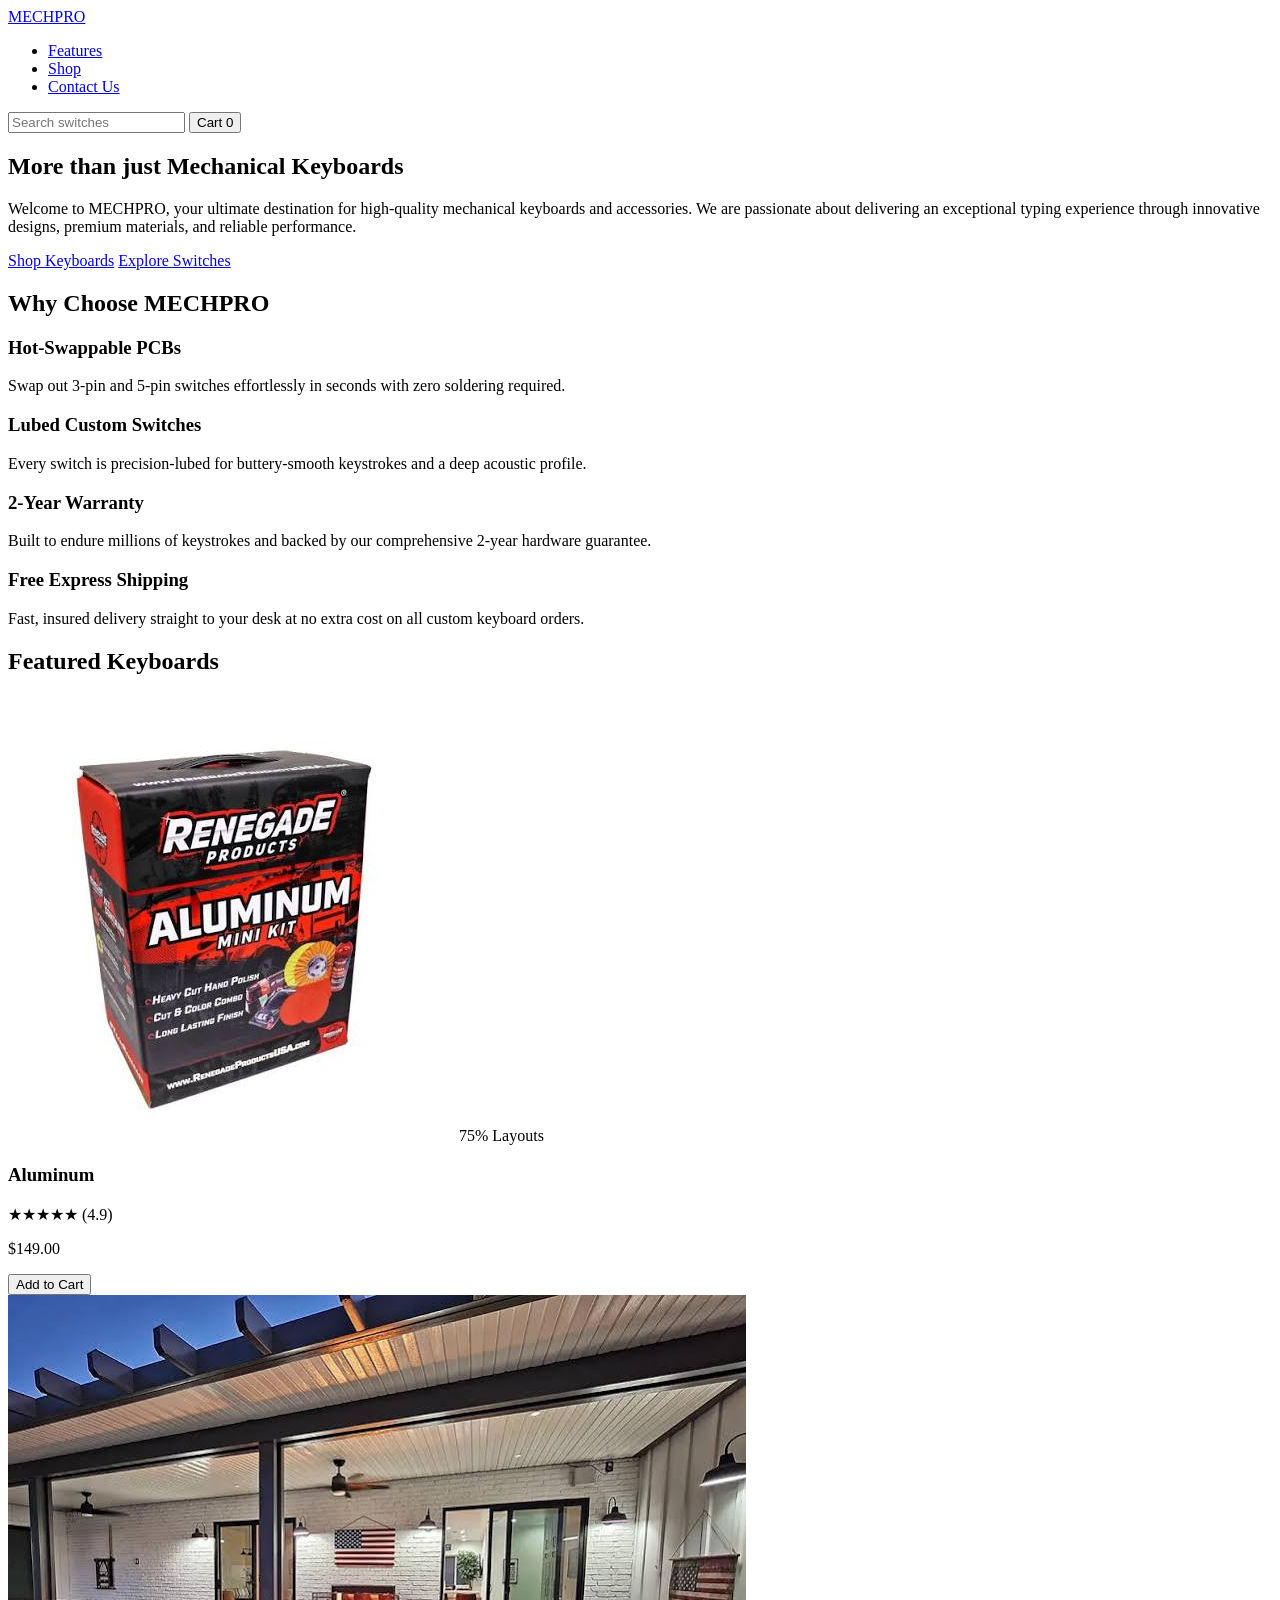
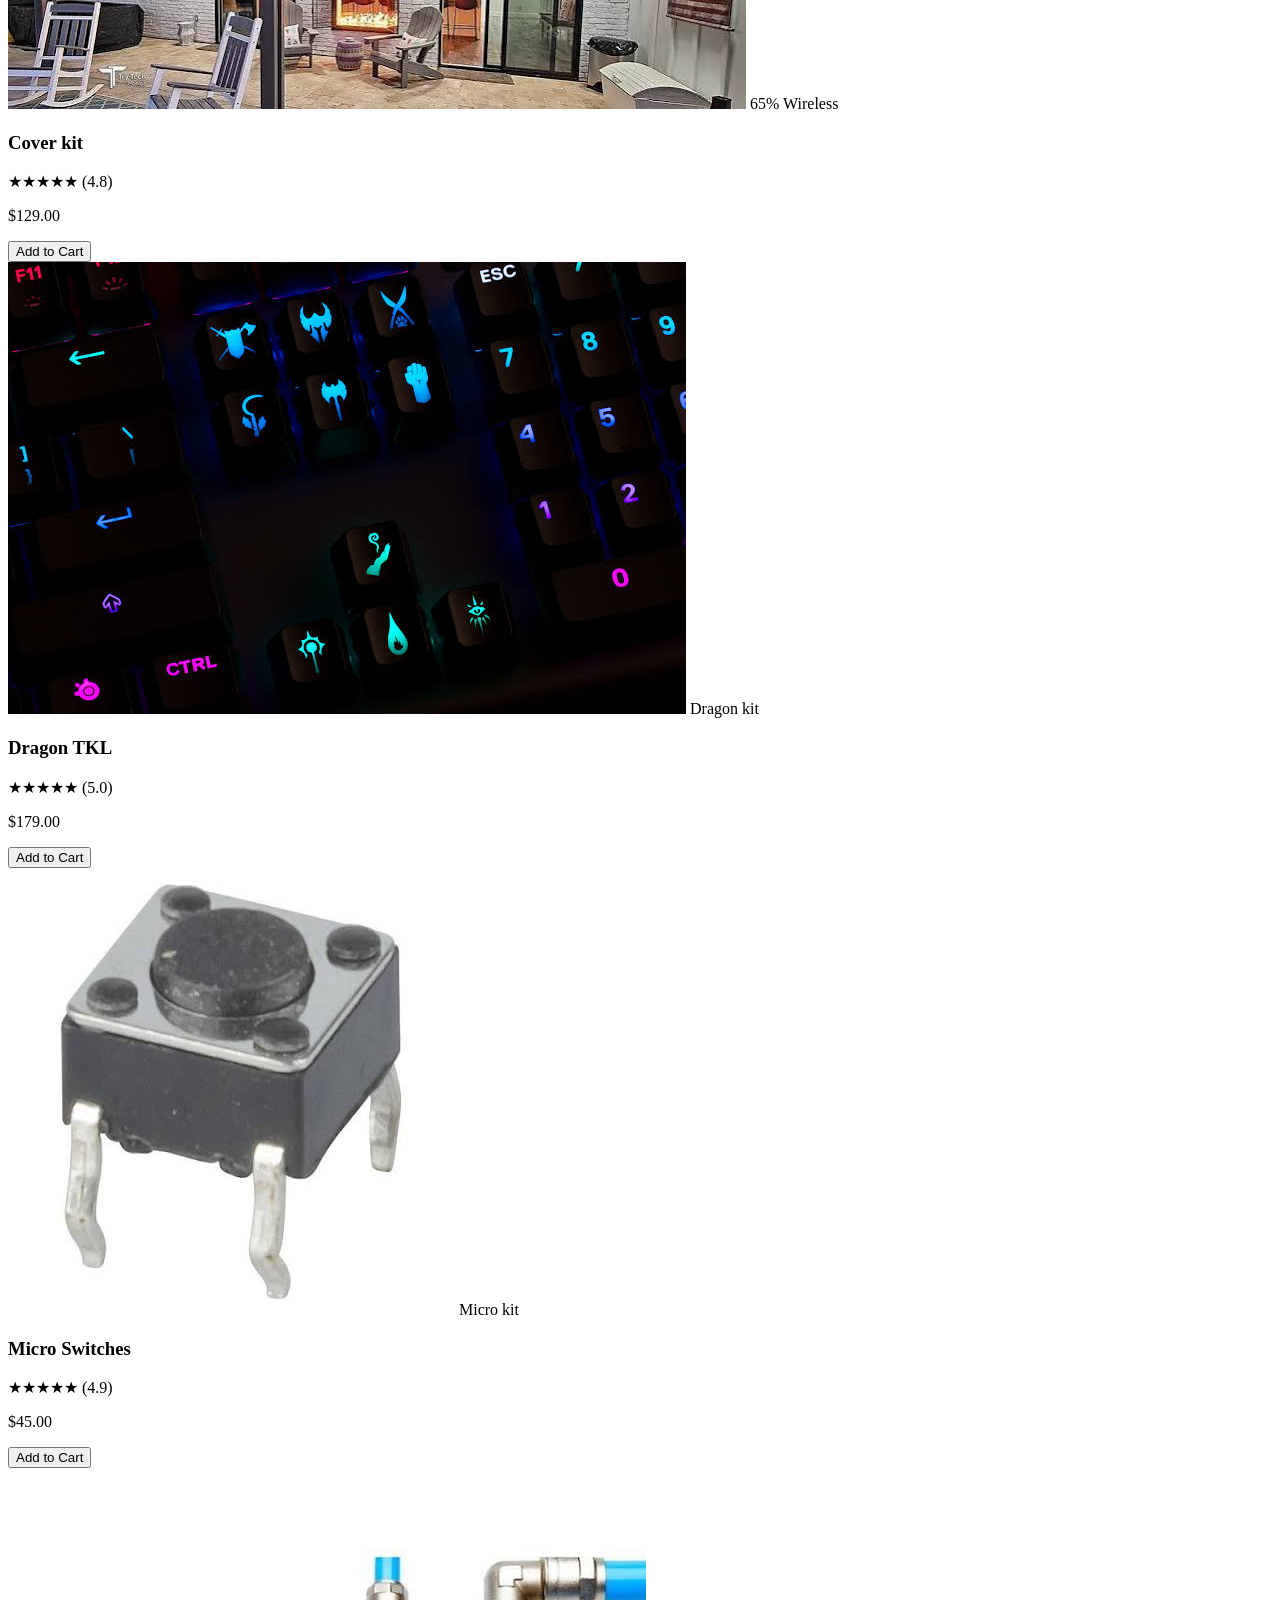
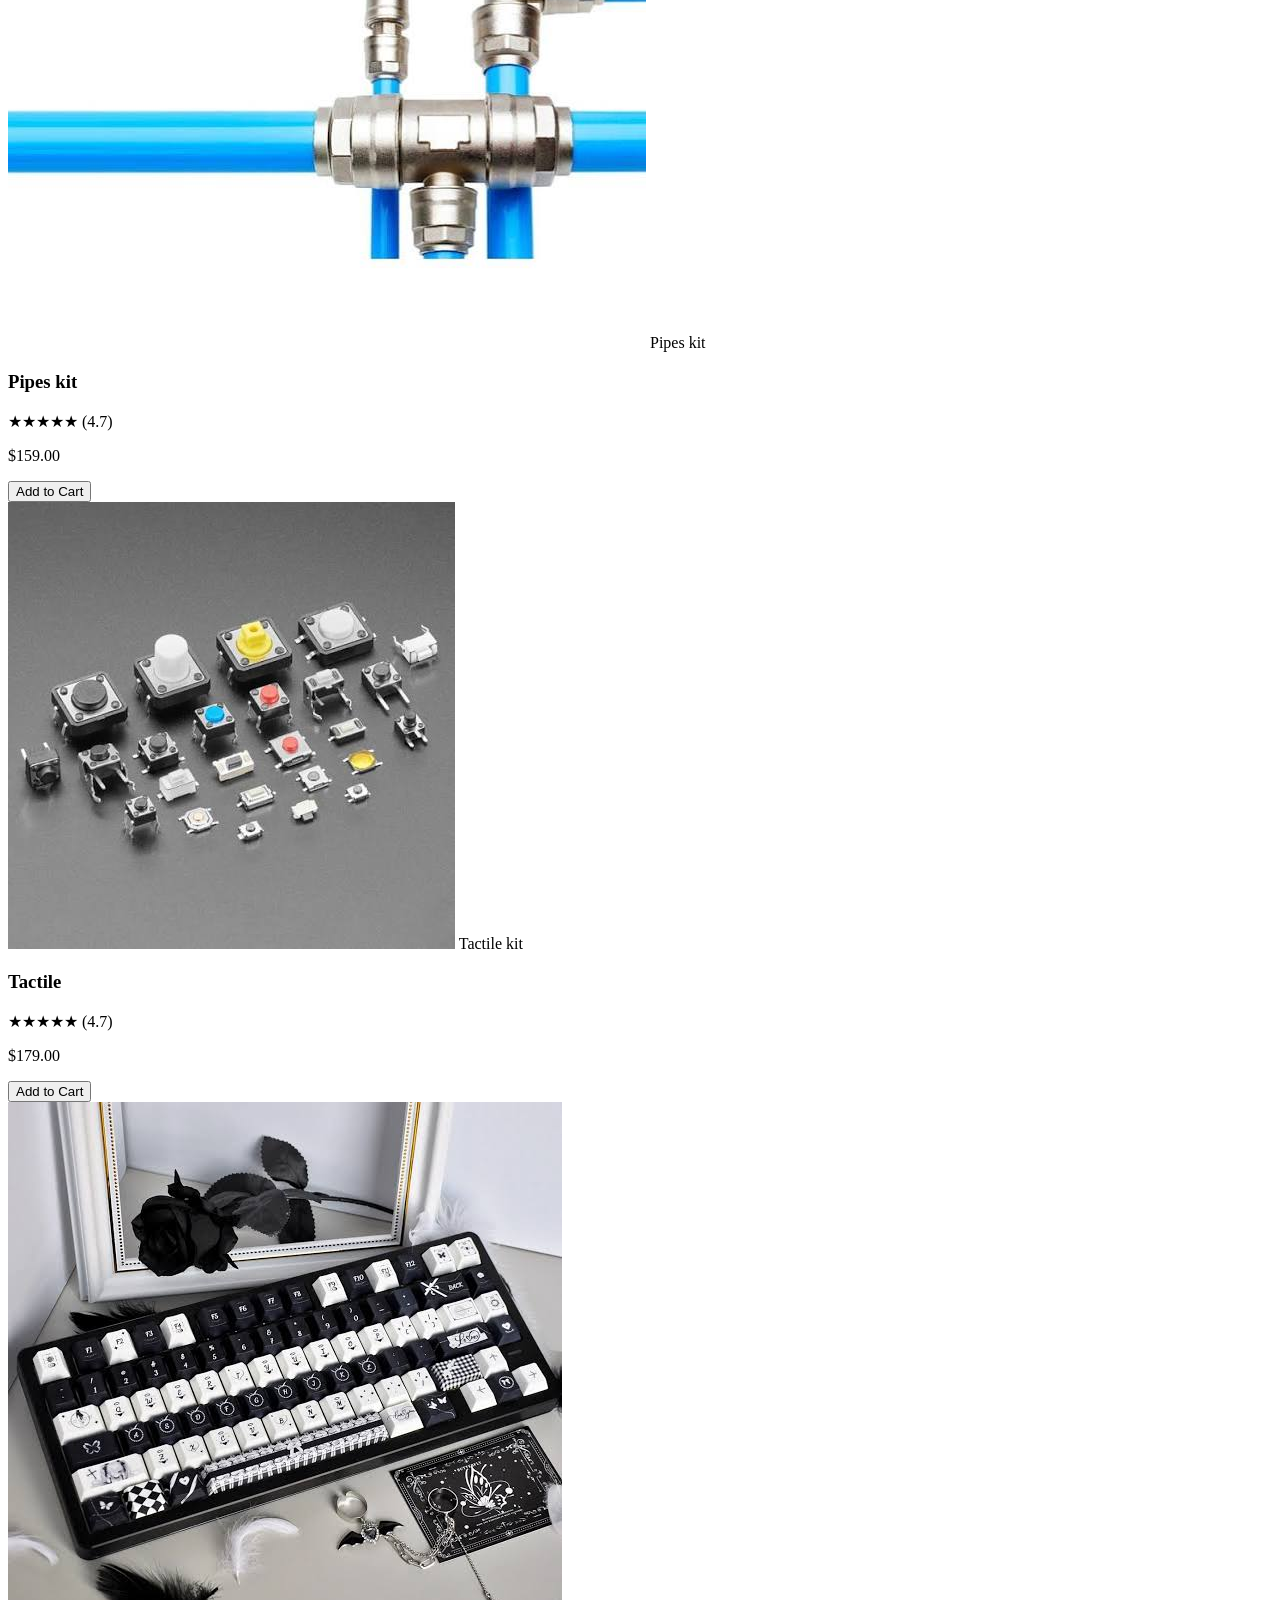
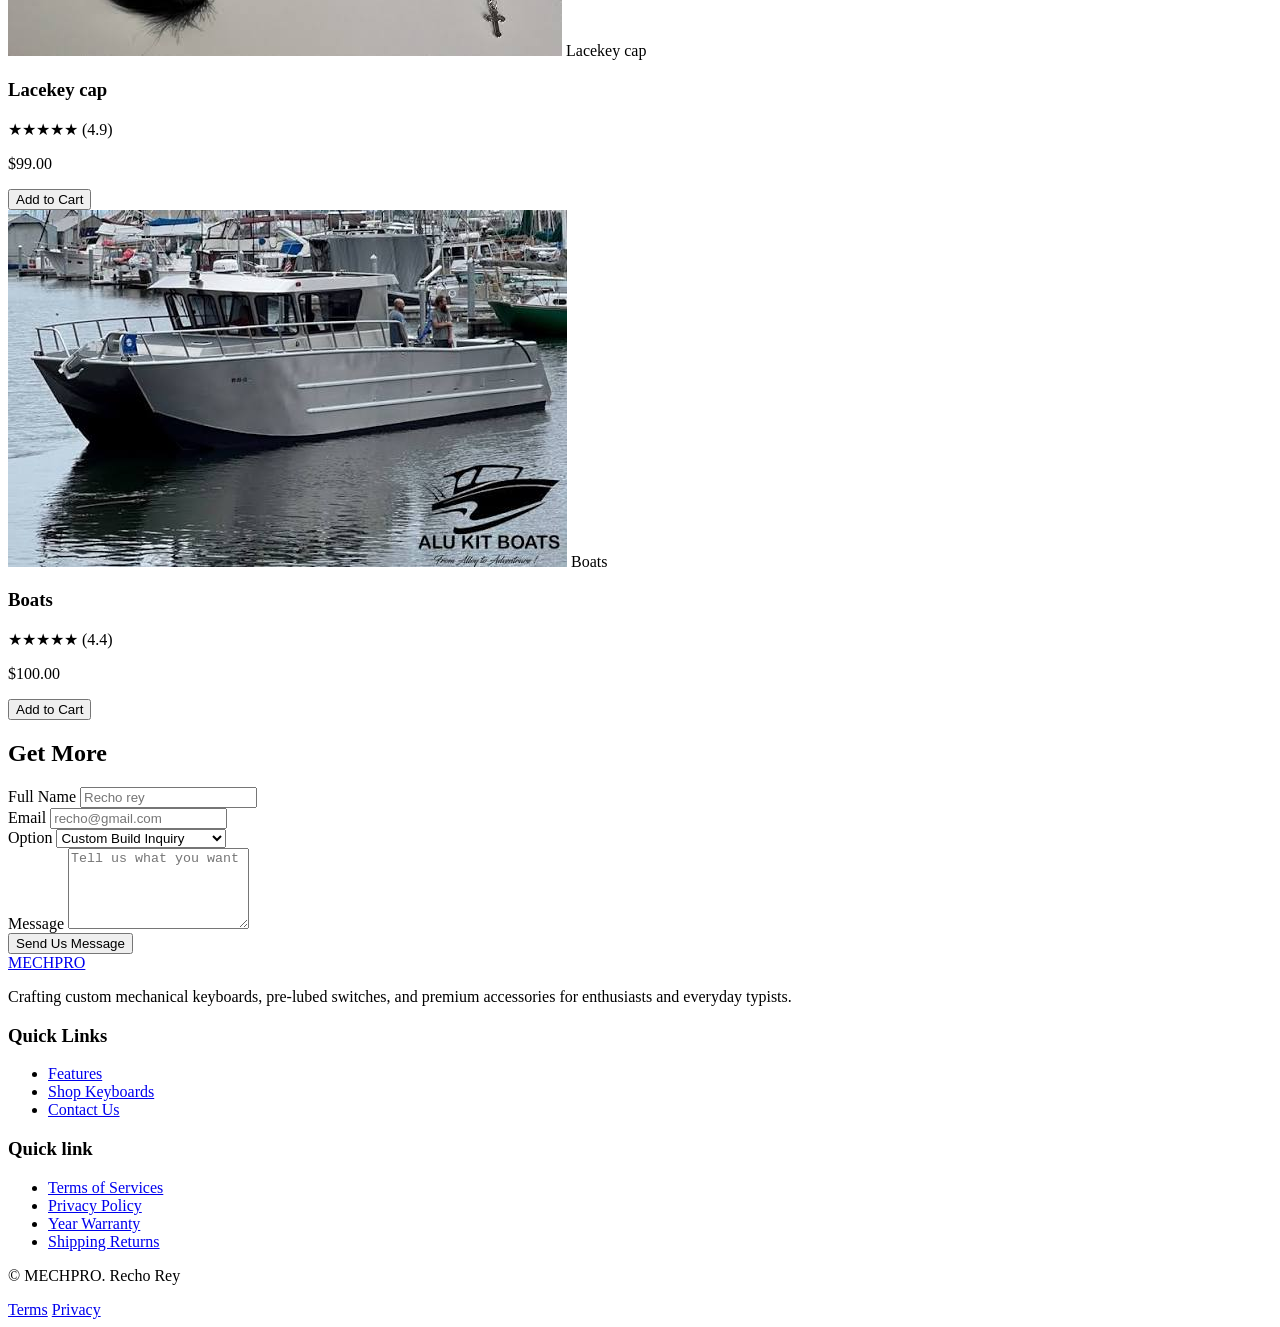
==== commit 32cb9091: "correct code" ====
--- a/Ecommerce-landing/Index.html
+++ b/Ecommerce-landing/Index.html
@@ -210,15 +210,43 @@
       </div>
     </section>
   </main>
-
-  <footer class="site-footer">
-    <div class="footer-container">
-      <div class="footer-grid">
-        <div class="footer-brand">
-          <a href="#" class="brand-logo">MECHPRO</a>
-          <p class="brand-bio">
-            Crafting custom mechanical keyboards, pre-lubed switches, and premium accessories for enthusiasts and everyday typists.
-          </p>
-          <div class="social-links">
+<footer class="site-footer">
+  <div class="footer-container">
+    <div class="footer-grid">
+      <div class="footer-brand">
+        <a href="#" class="brand-logo">MECHPRO</a>
+        <p class="brand-bio">
+          Crafting custom mechanical keyboards, pre-lubed switches, and premium accessories for enthusiasts and everyday typists.
+        </p>
+        <nav class="footer-nav" aria-label="Footer Navigation">
+        <h3>Quick Links</h3>
+        <ul>
+          <li><a href="#features">Features</a></li>
+          <li><a href="#shop">Shop Keyboards</a></li>
+          <li><a href="#contact">Contact Us</a></li>
+        </ul>
+      </nav>
+      </div></div></div>
+      <div class="footer-legal">
+        <h3>Quick link</h3>
+        <ul>
+          <li><a href="terms.html">Terms of Services</a></li>
+          <li><a href="privacy.html">Privacy Policy</a></li>
+          <li><a href="#contact">Year Warranty</a></li>
+          <li><a href="#contact">Shipping Returns</a></li>
+        </ul>
+        </div>
+      </div> 
+      <div class="footer-bottom">
+        <p>&copy; MECHPRO. Recho Rey</p>
+        <div class="legal-links">
+          <a href="terms.html">Terms</a>
+          <a href="Privacy.html">Privacy</a>
+        </div>
+      </div>
+    
+      </footer>
+  
+        
           
           
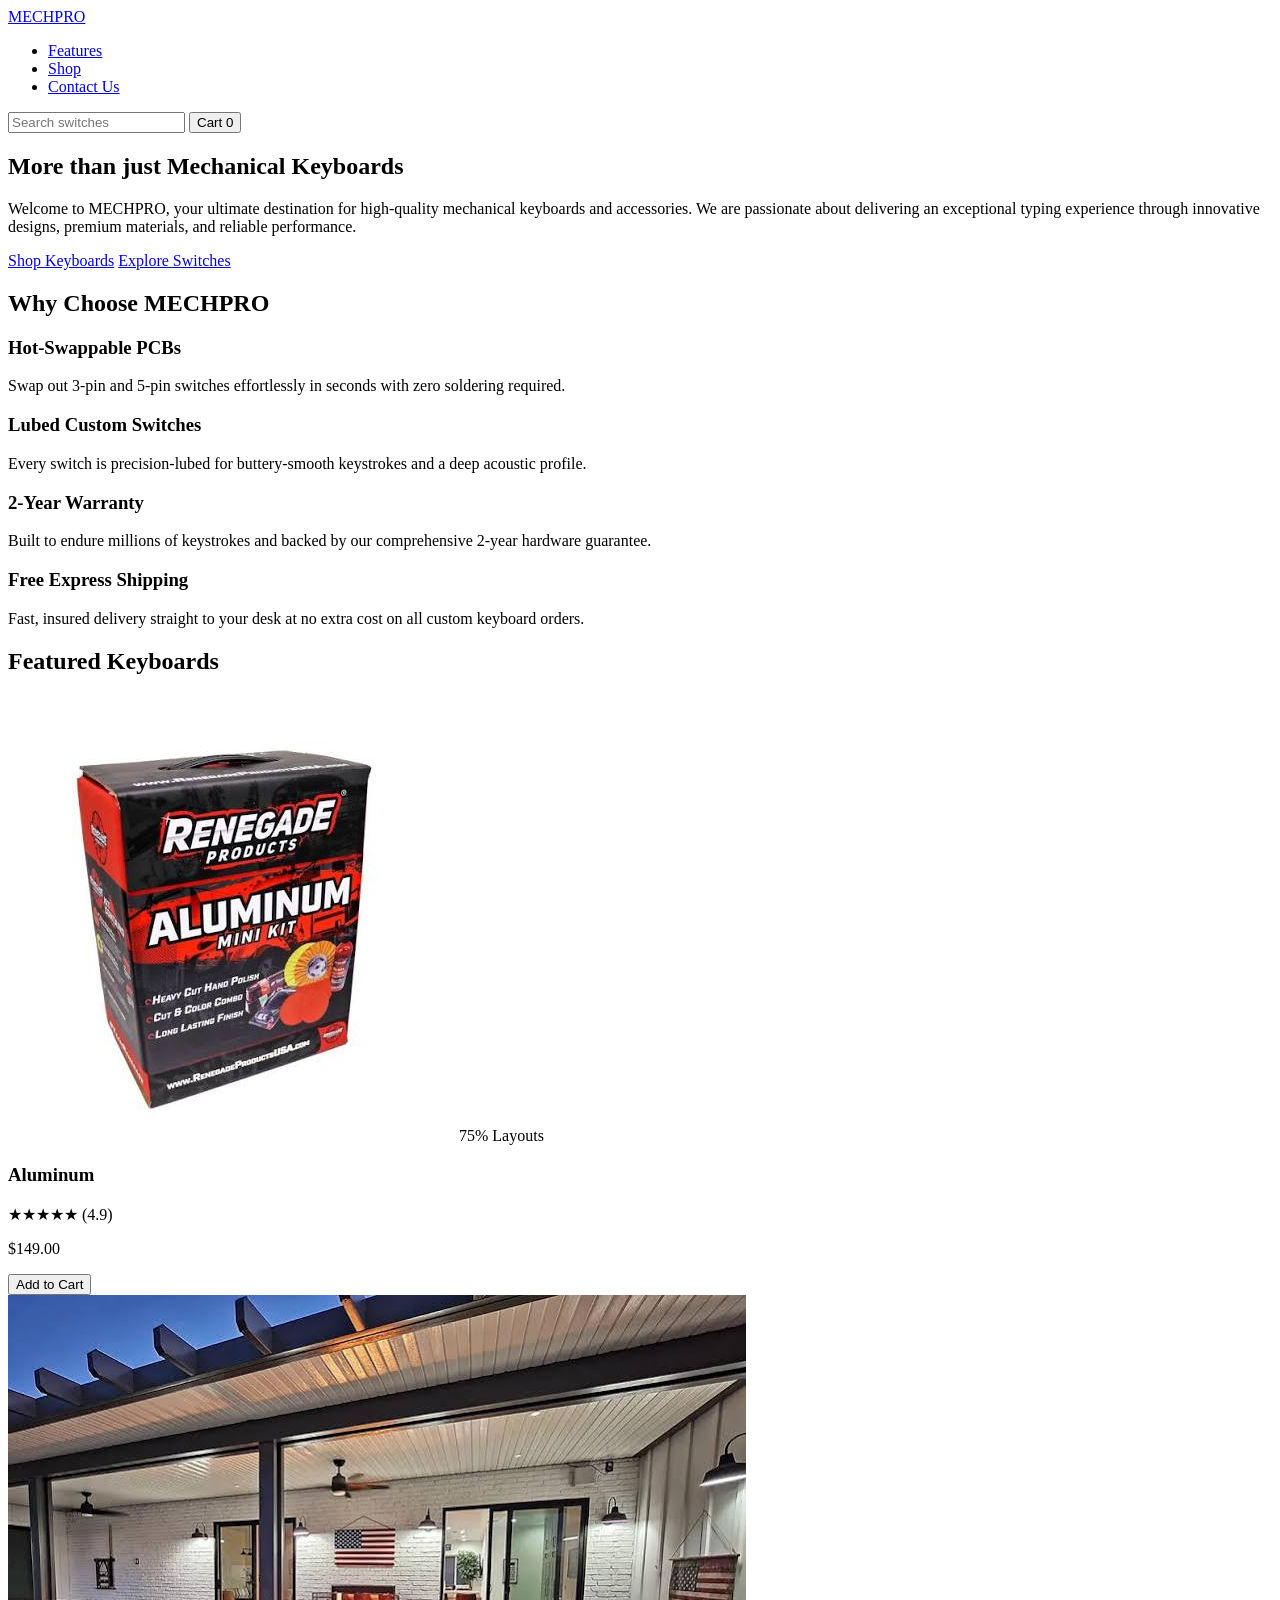
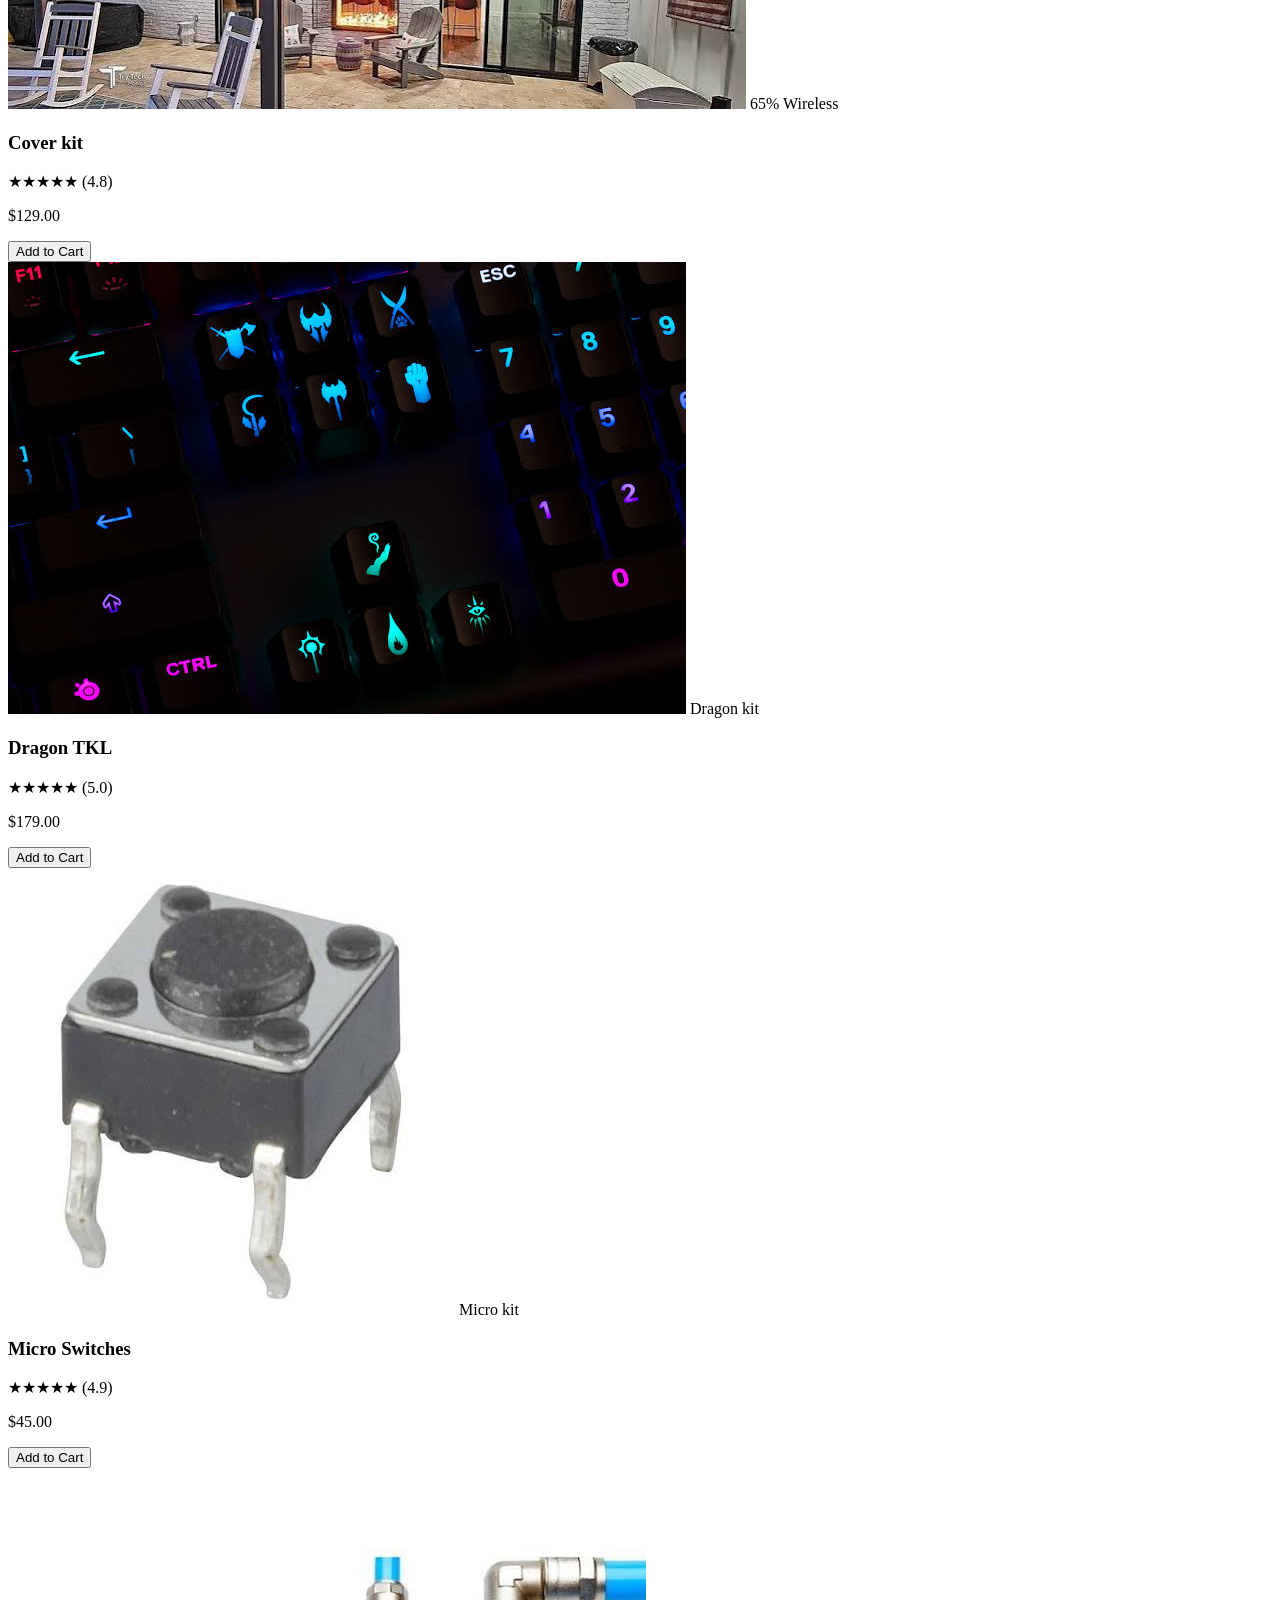
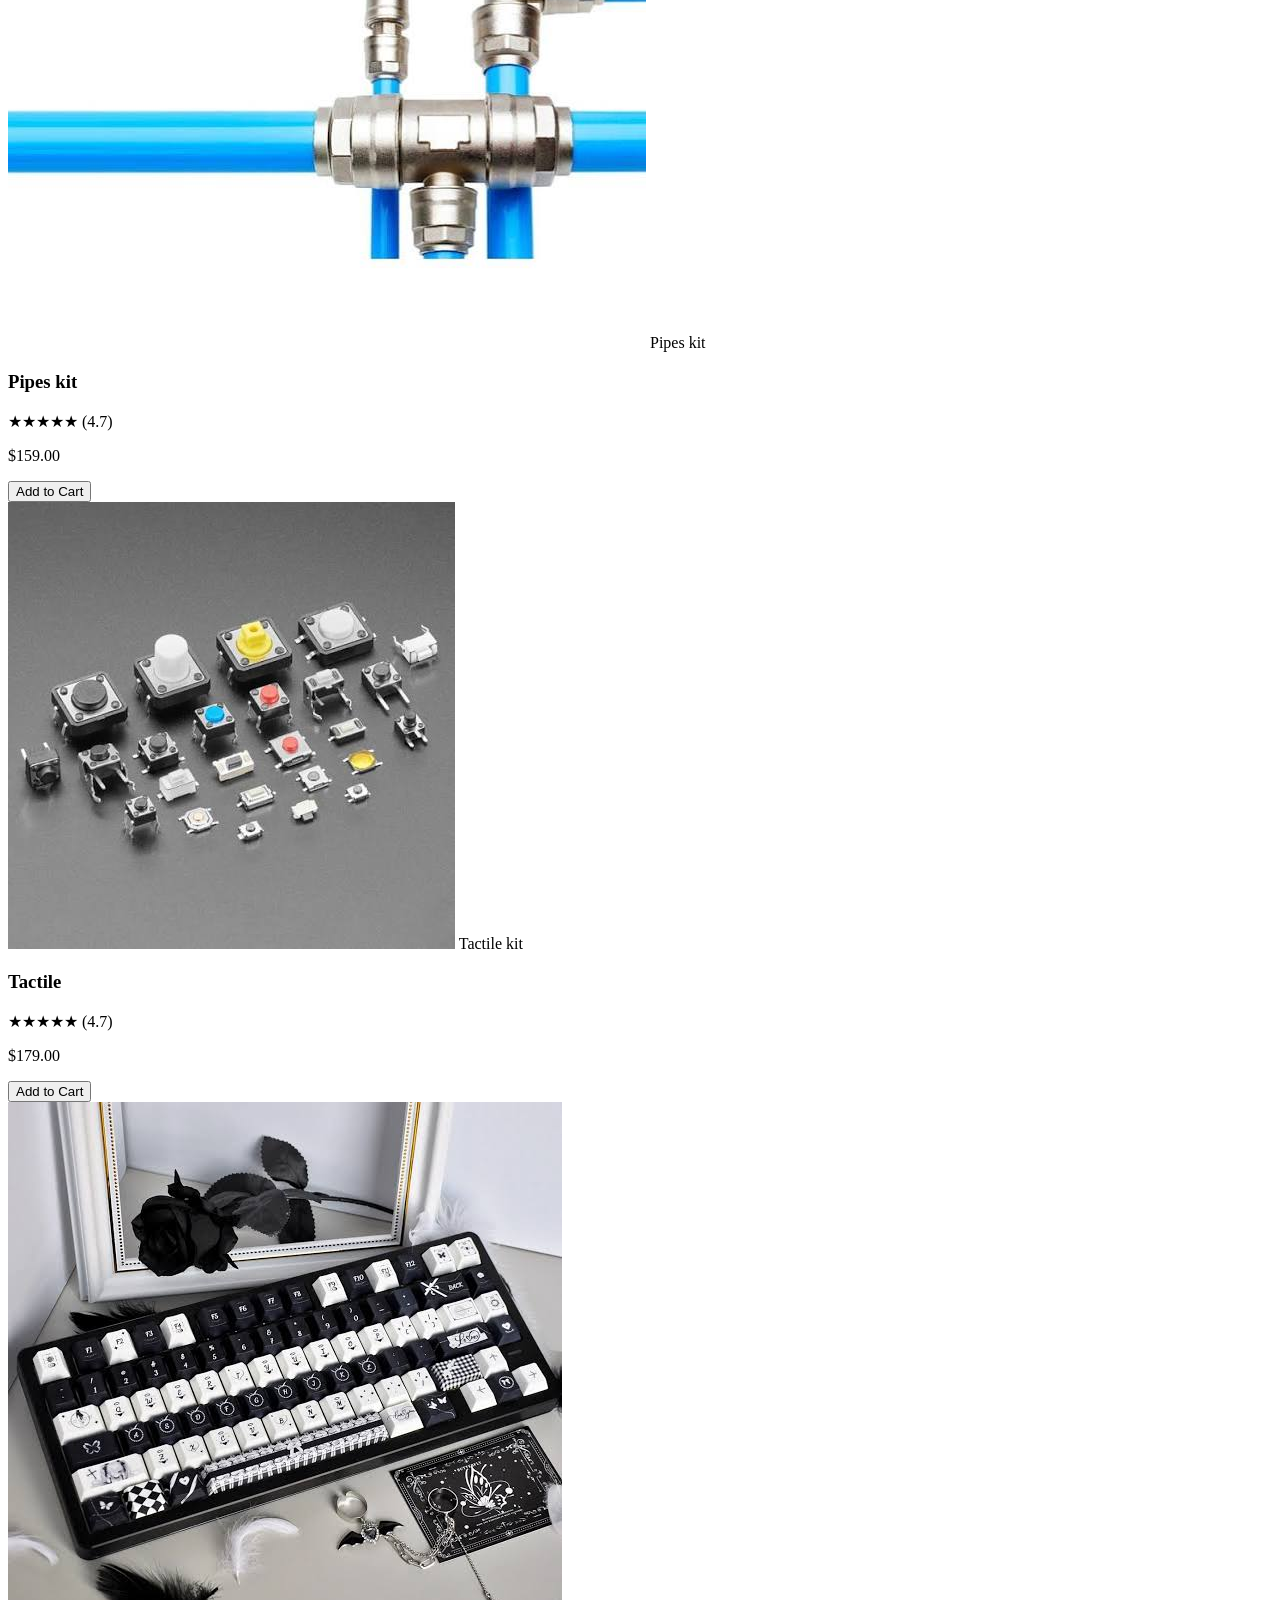
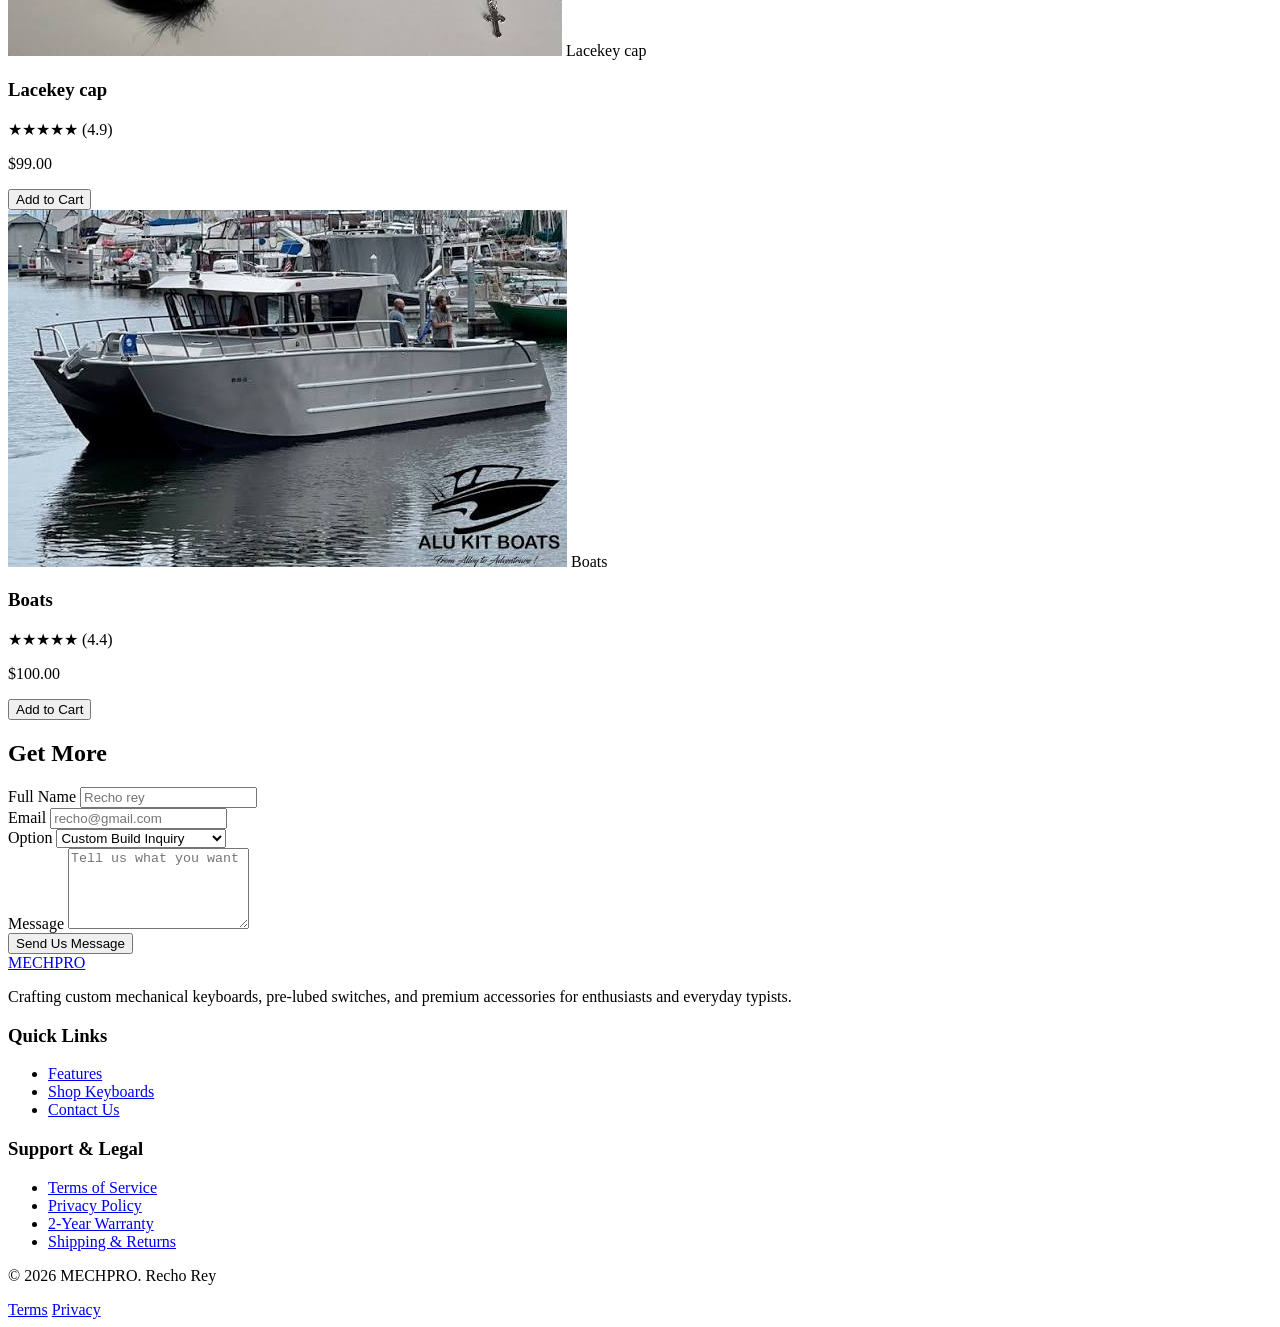
==== commit 6770f39e: "another bang" ====
--- a/Ecommerce-landing/Index.html
+++ b/Ecommerce-landing/Index.html
@@ -37,7 +37,6 @@
           <a href="#shop" class="btn btn-primary">Shop Keyboards</a>
           <a href="#features" class="btn btn-secondary">Explore Switches</a>
         </div>
-      </div>
     </section>
 
     <section class="features" id="features">
@@ -65,6 +64,7 @@
           </article>
         </div>
       </div>
+    
     </section>
 
     <section class="shop" id="shop">
@@ -211,41 +211,46 @@
     </section>
   </main>
 <footer class="site-footer">
-  <div class="footer-container">
-    <div class="footer-grid">
-      <div class="footer-brand">
-        <a href="#" class="brand-logo">MECHPRO</a>
-        <p class="brand-bio">
-          Crafting custom mechanical keyboards, pre-lubed switches, and premium accessories for enthusiasts and everyday typists.
-        </p>
+    <div class="footer-container">
+      <div class="footer-grid">
+        <div class="footer-brand">
+          <a href="#" class="brand-logo">MECHPRO</a>
+          <p class="brand-bio">
+            Crafting custom mechanical keyboards, pre-lubed switches, and premium accessories for enthusiasts and everyday typists.
+          </p>
+        </div>
+
         <nav class="footer-nav" aria-label="Footer Navigation">
-        <h3>Quick Links</h3>
-        <ul>
-          <li><a href="#features">Features</a></li>
-          <li><a href="#shop">Shop Keyboards</a></li>
-          <li><a href="#contact">Contact Us</a></li>
-        </ul>
-      </nav>
-      </div></div></div>
-      <div class="footer-legal">
-        <h3>Quick link</h3>
-        <ul>
-          <li><a href="terms.html">Terms of Services</a></li>
-          <li><a href="privacy.html">Privacy Policy</a></li>
-          <li><a href="#contact">Year Warranty</a></li>
-          <li><a href="#contact">Shipping Returns</a></li>
-        </ul>
-        </div>
-      </div> 
+          <h3>Quick Links</h3>
+          <ul>
+            <li><a href="#features">Features</a></li>
+            <li><a href="#shop">Shop Keyboards</a></li>
+            <li><a href="#contact">Contact Us</a></li>
+          </ul>
+        </nav>
+
+        <div class="footer-legal">
+          <h3>Support &amp; Legal</h3>
+          <ul>
+            <li><a href="terms.html">Terms of Service</a></li>
+            <li><a href="privacy.html">Privacy Policy</a></li>
+            <li><a href="#contact">2-Year Warranty</a></li>
+            <li><a href="#contact">Shipping &amp; Returns</a></li>
+          </ul>
+        </div>
+      </div>
+
       <div class="footer-bottom">
-        <p>&copy; MECHPRO. Recho Rey</p>
+        <p>&copy; 2026 MECHPRO. Recho Rey</p>
         <div class="legal-links">
           <a href="terms.html">Terms</a>
-          <a href="Privacy.html">Privacy</a>
-        </div>
-      </div>
-    
-      </footer>
+          <a href="privacy.html">Privacy</a>
+        </div>
+      </div>
+    </div>
+  </footer>
+</body>
+</html>
   
         
           
